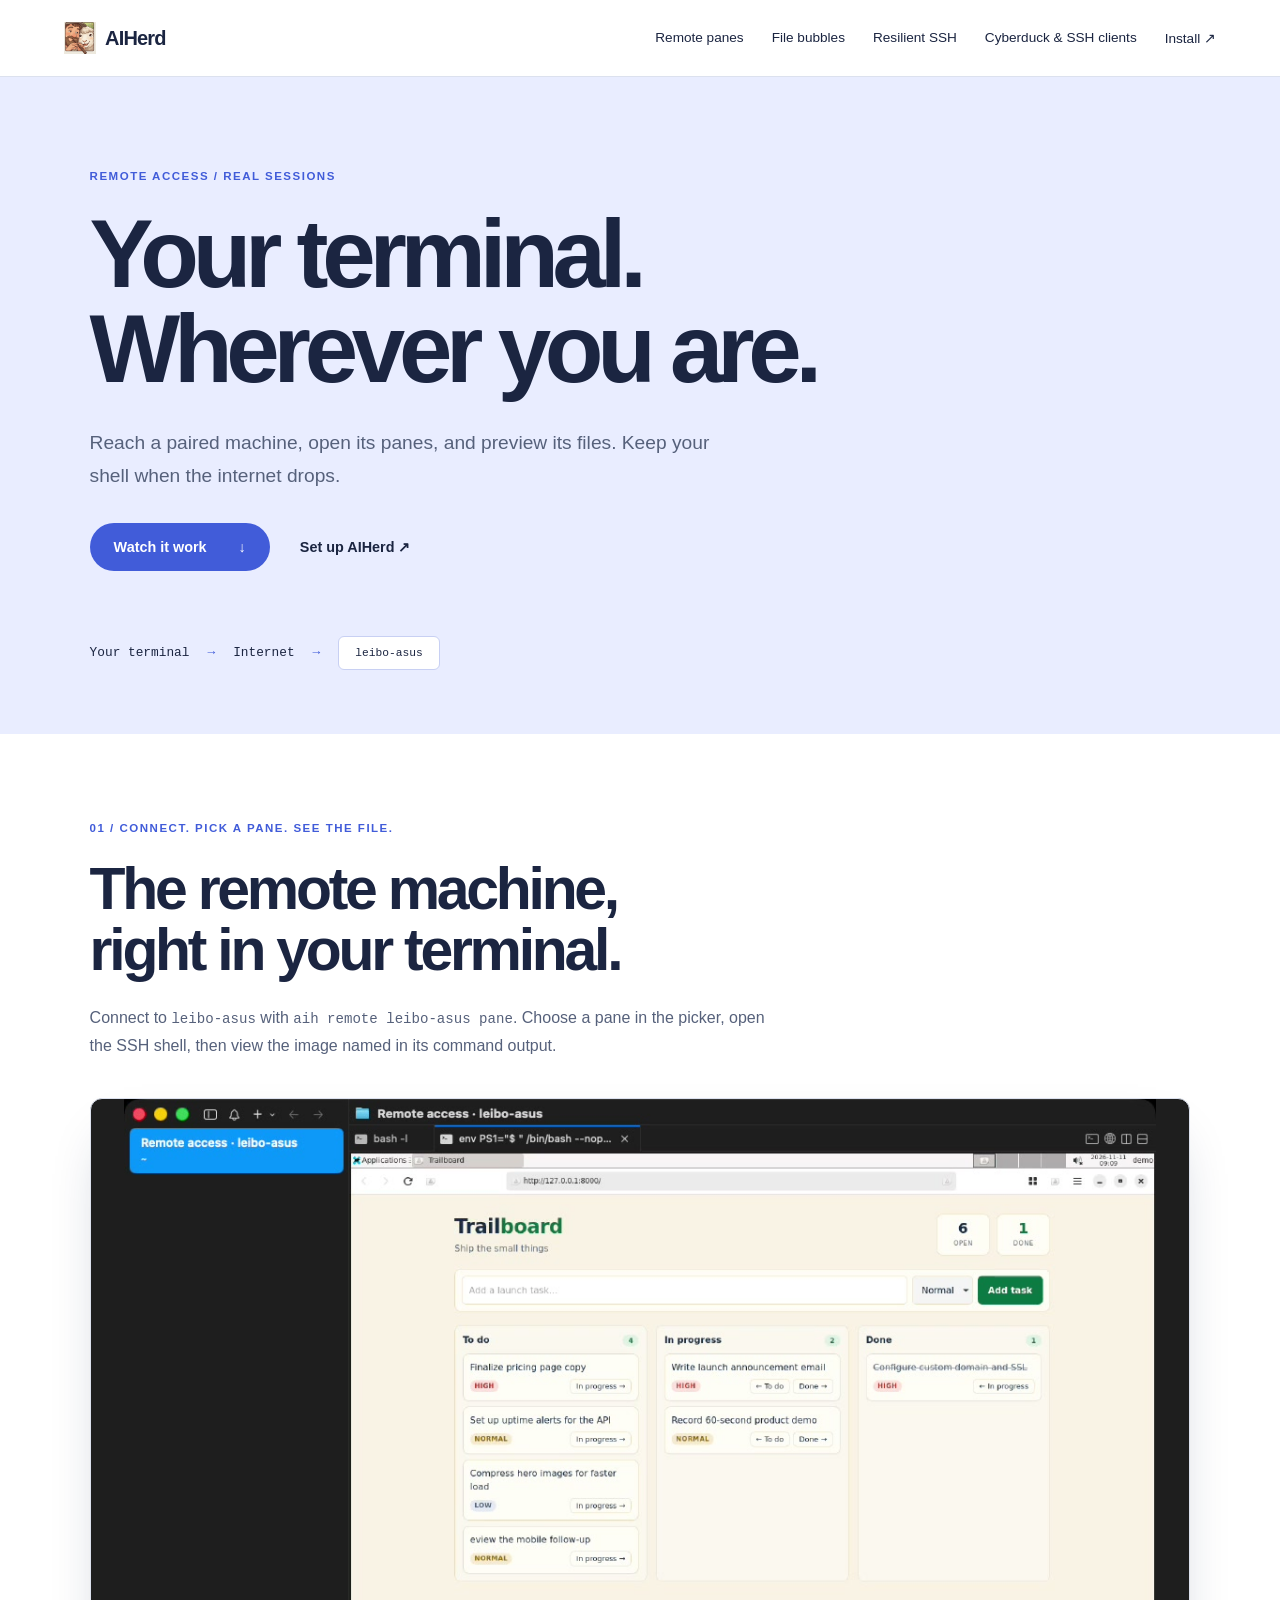
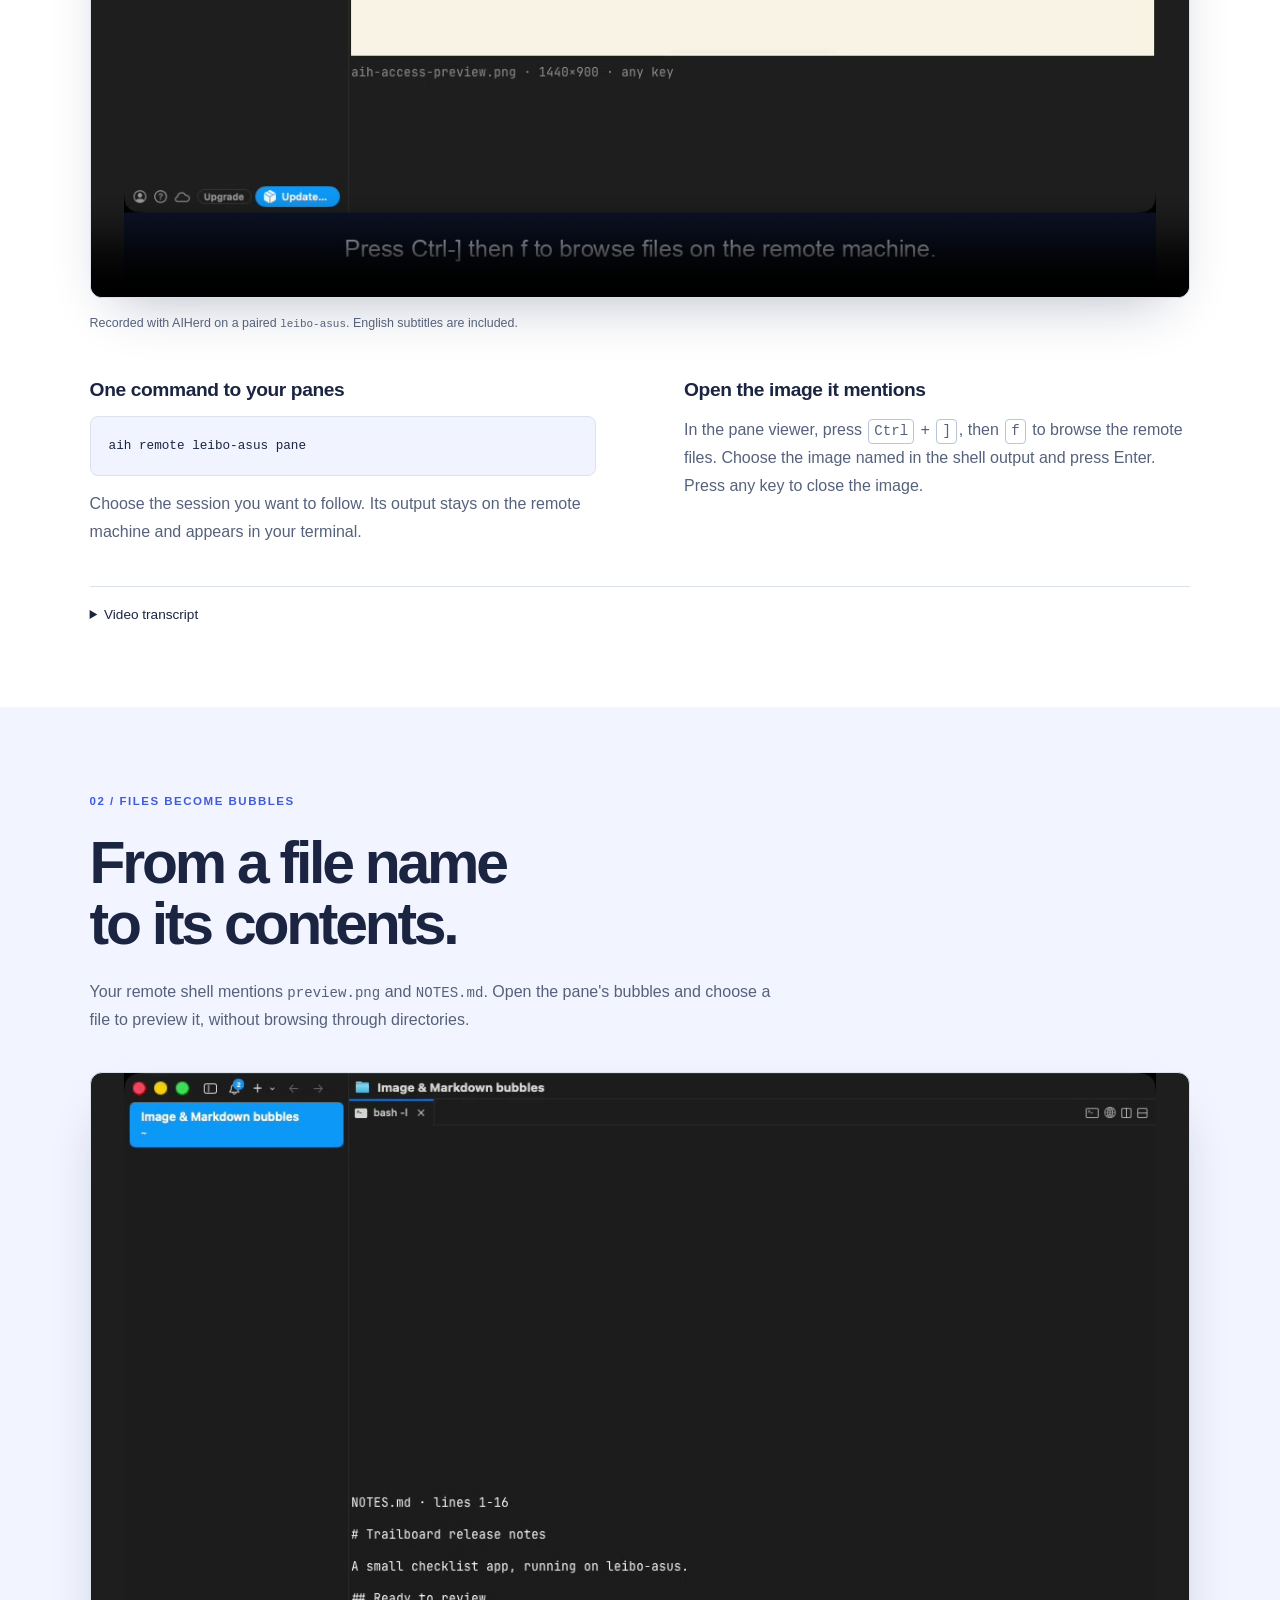
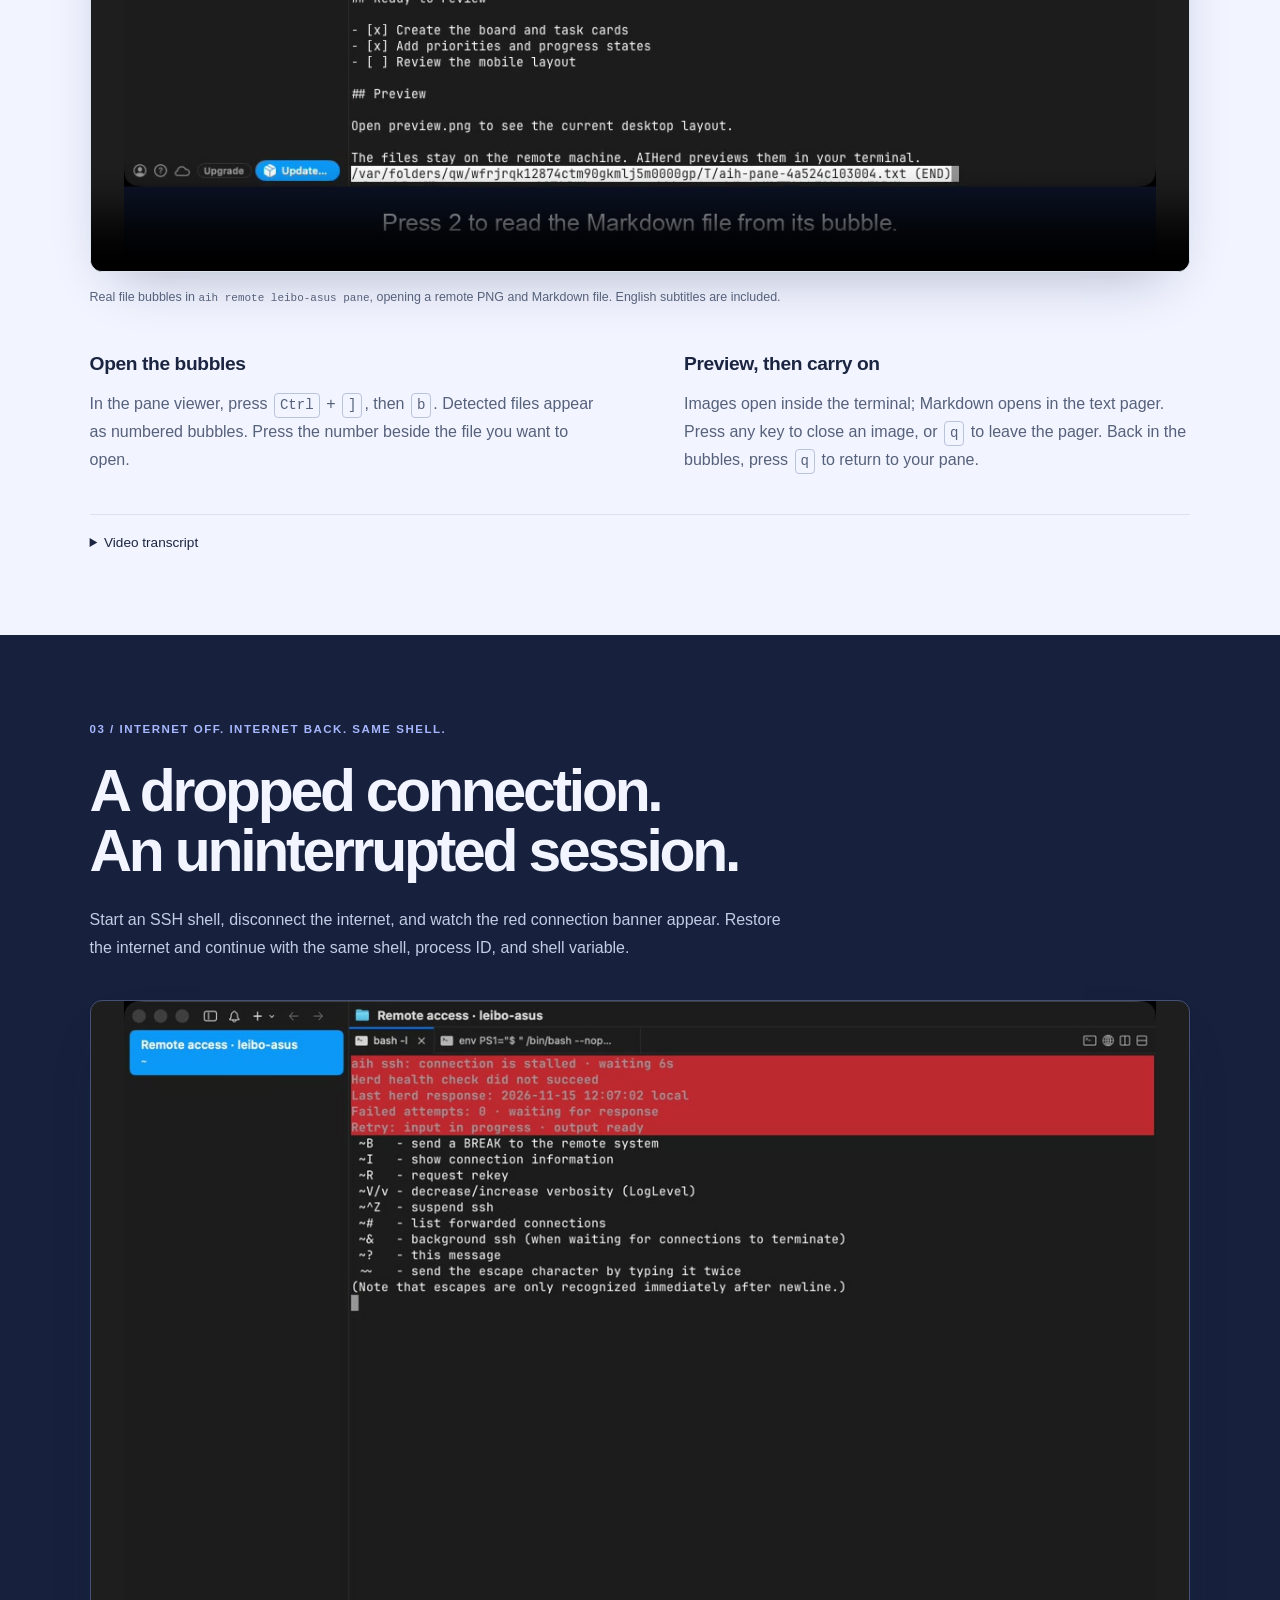
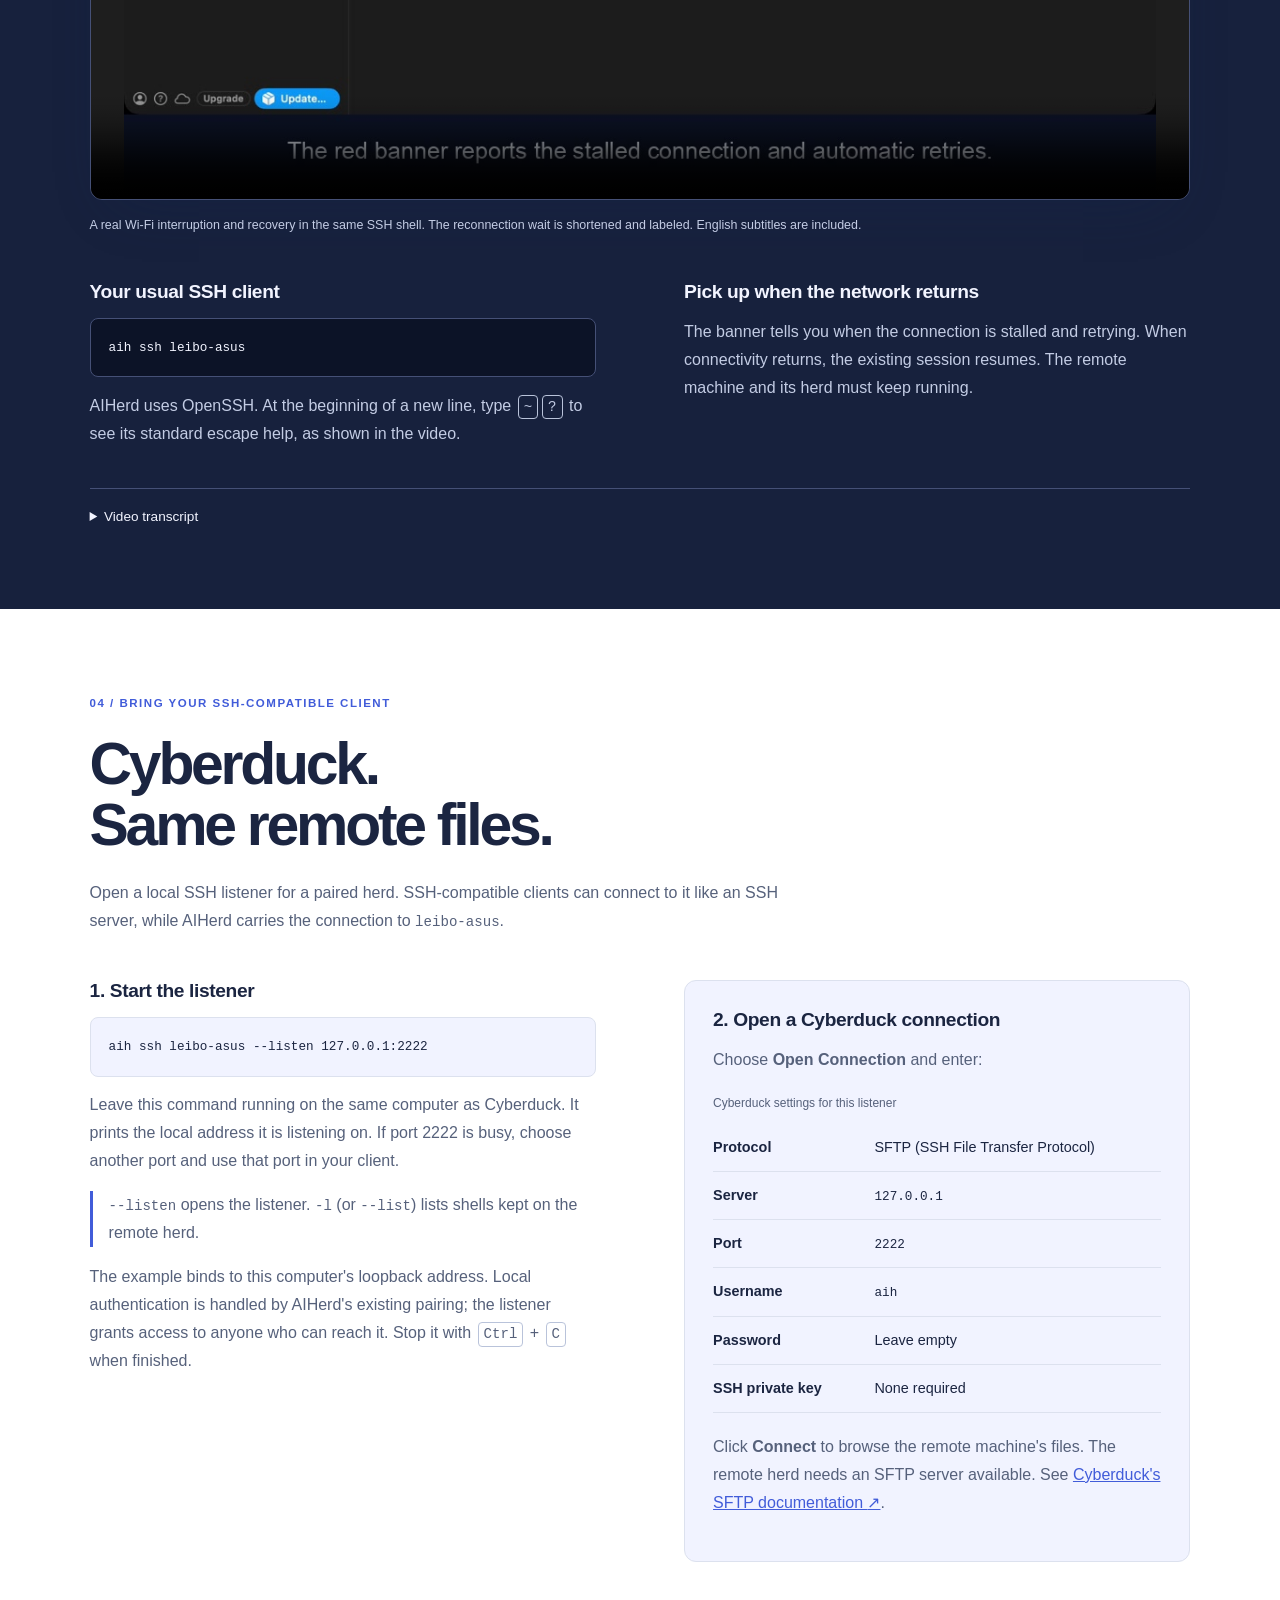
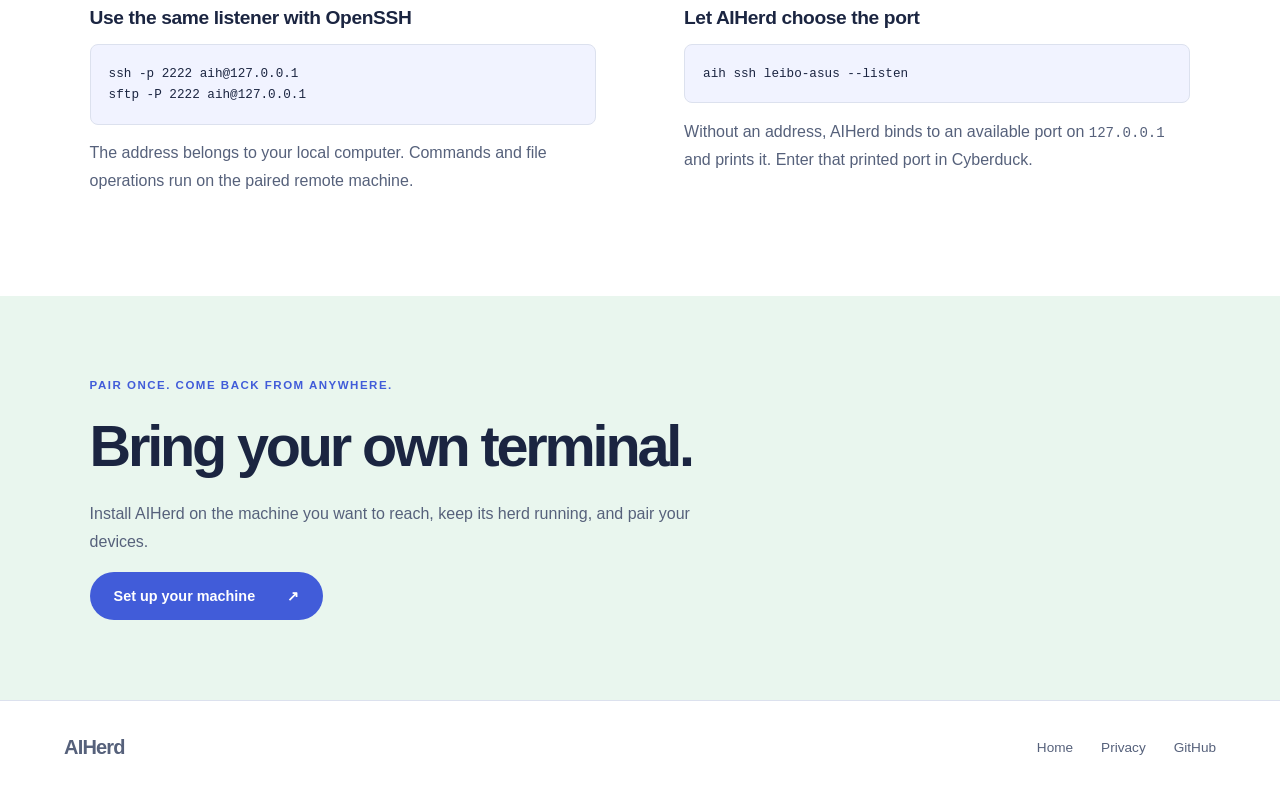
==== access/index.html @ 2788fc7f "Add remote access videos and Cyberduck listener guide" ====
<!doctype html>
<html lang="en">
<head>
  <meta charset="utf-8">
  <meta name="viewport" content="width=device-width, initial-scale=1">
  <title>Remote access — AIHerd</title>
  <meta name="description" content="Watch AIHerd preview remote images and Markdown, keep an SSH session through an internet interruption, and connect SFTP clients such as Cyberduck through a local listener.">
  <link rel="icon" href="/favicon.ico" sizes="any">
  <link rel="stylesheet" href="/css/access.css">
</head>
<body>
  <header>
    <nav aria-label="Main navigation">
      <a class="brand" href="/"><img src="/img/icon.png" width="32" height="32" alt="">AIHerd</a>
      <div><a href="#pane">Remote panes</a><a href="#bubbles">File bubbles</a><a href="#ssh">Resilient SSH</a><a href="#clients">Cyberduck &amp; SSH clients</a><a href="/#install">Install <span aria-hidden="true">↗</span></a></div>
    </nav>
  </header>
  <main>
    <section class="hero">
      <p class="eyebrow">Remote access / real sessions</p>
      <h1>Your terminal.<br>Wherever you are.</h1>
      <p class="lead">Reach a paired machine, open its panes, and preview its files. Keep your shell when the internet drops.</p>
      <div class="actions"><a class="button" href="#pane">Watch it work <span aria-hidden="true">↓</span></a><a href="/#install">Set up AIHerd <span aria-hidden="true">↗</span></a></div>
      <div class="route" aria-label="Connect from your terminal through the internet to leibo-asus"><span>Your terminal</span><span aria-hidden="true">→</span><span>Internet</span><span aria-hidden="true">→</span><code>leibo-asus</code></div>
    </section>

    <section class="demo pane-demo" id="pane" aria-labelledby="pane-title">
      <div class="section-intro"><p class="eyebrow">01 / Connect. Pick a pane. See the file.</p><h2 id="pane-title">The remote machine,<br>right in your terminal.</h2><p>Connect to <code>leibo-asus</code> with <code>aih remote leibo-asus pane</code>. Choose a pane in the picker, open the SSH shell, then view the image named in its command output.</p></div>
      <figure>
        <video controls playsinline preload="metadata" poster="/img/access/remote-pane.jpg" aria-label="Connecting to leibo-asus and previewing a remote image in aih pane">
          <source src="/video/access-remote-pane.mp4" type="video/mp4">
          <track kind="captions" src="/video/access-remote-pane.vtt" srclang="en" label="English">
          <p><a href="/video/access-remote-pane.mp4">Download the remote pane video.</a></p>
        </video>
        <figcaption>Recorded with AIHerd on a paired <code>leibo-asus</code>. English subtitles are included.</figcaption>
      </figure>
      <div class="details-grid"><div><h3>One command to your panes</h3><pre><code>aih remote leibo-asus pane</code></pre><p>Choose the session you want to follow. Its output stays on the remote machine and appears in your terminal.</p></div><div><h3>Open the image it mentions</h3><p>In the pane viewer, press <kbd>Ctrl</kbd> + <kbd>]</kbd>, then <kbd>f</kbd> to browse the remote files. Choose the image named in the shell output and press Enter. Press any key to close the image.</p></div></div>
      <details><summary>Video transcript</summary><p>Connect to the paired machine leibo-asus. Choose the remote session in the pane picker. Open the demo SSH shell, which names a PNG on the remote machine. Use Ctrl-] then f to browse remote files and view that image inside the terminal.</p></details>
    </section>

    <section class="demo bubbles-demo" id="bubbles" aria-labelledby="bubbles-title">
      <div class="section-intro"><p class="eyebrow">02 / Files become bubbles</p><h2 id="bubbles-title">From a file name<br>to its contents.</h2><p>Your remote shell mentions <code>preview.png</code> and <code>NOTES.md</code>. Open the pane's bubbles and choose a file to preview it, without browsing through directories.</p></div>
      <figure>
        <video controls playsinline preload="metadata" poster="/img/access/file-bubbles.jpg" aria-label="Using file bubbles to preview an image and a Markdown file on leibo-asus">
          <source src="/video/access-file-bubbles.mp4" type="video/mp4">
          <track kind="captions" src="/video/access-file-bubbles.vtt" srclang="en" label="English">
          <p><a href="/video/access-file-bubbles.mp4">Download the file bubbles video.</a></p>
        </video>
        <figcaption>Real file bubbles in <code>aih remote leibo-asus pane</code>, opening a remote PNG and Markdown file. English subtitles are included.</figcaption>
      </figure>
      <div class="details-grid"><div><h3>Open the bubbles</h3><p>In the pane viewer, press <kbd>Ctrl</kbd> + <kbd>]</kbd>, then <kbd>b</kbd>. Detected files appear as numbered bubbles. Press the number beside the file you want to open.</p></div><div><h3>Preview, then carry on</h3><p>Images open inside the terminal; Markdown opens in the text pager. Press any key to close an image, or <kbd>q</kbd> to leave the pager. Back in the bubbles, press <kbd>q</kbd> to return to your pane.</p></div></div>
      <details><summary>Video transcript</summary><p>A remote shell lists preview.png and NOTES.md. Open the bubbles with Ctrl-] then b. Select preview.png to view the image. Return to the bubbles and select NOTES.md to read its Markdown contents. Close the preview and return to the same pane.</p></details>
    </section>

    <section class="demo ssh-demo" id="ssh" aria-labelledby="ssh-title">
      <div class="section-intro"><p class="eyebrow">03 / Internet off. Internet back. Same shell.</p><h2 id="ssh-title">A dropped connection.<br>An uninterrupted session.</h2><p>Start an SSH shell, disconnect the internet, and watch the red connection banner appear. Restore the internet and continue with the same shell, process ID, and shell variable.</p></div>
      <figure>
        <video controls playsinline preload="metadata" poster="/img/access/ssh-recovery.jpg" aria-label="An aih SSH session recovering from an internet interruption, with standard SSH escape help">
          <source src="/video/access-ssh-recovery.mp4" type="video/mp4">
          <track kind="captions" src="/video/access-ssh-recovery.vtt" srclang="en" label="English">
          <p><a href="/video/access-ssh-recovery.mp4">Download the SSH recovery video.</a></p>
        </video>
        <figcaption>A real Wi-Fi interruption and recovery in the same SSH shell. The reconnection wait is shortened and labeled. English subtitles are included.</figcaption>
      </figure>
      <div class="details-grid"><div><h3>Your usual SSH client</h3><pre><code>aih ssh leibo-asus</code></pre><p>AIHerd uses OpenSSH. At the beginning of a new line, type <kbd>~</kbd><kbd>?</kbd> to see its standard escape help, as shown in the video.</p></div><div><h3>Pick up when the network returns</h3><p>The banner tells you when the connection is stalled and retrying. When connectivity returns, the existing session resumes. The remote machine and its herd must keep running.</p></div></div>
      <details><summary>Video transcript</summary><p>Open an SSH shell on leibo-asus and record its process ID and a shell variable. Type ~? on a new line to show OpenSSH escape help. Turn off the internet connection. The red AIHerd banner reports the stalled connection. Restore the internet, then print the process ID and variable again: both survive in the same shell.</p></details>
    </section>
    <section class="demo clients-demo" id="clients" aria-labelledby="clients-title">
      <div class="section-intro"><p class="eyebrow">04 / Bring your SSH-compatible client</p><h2 id="clients-title">Cyberduck.<br>Same remote files.</h2><p>Open a local SSH listener for a paired herd. SSH-compatible clients can connect to it like an SSH server, while AIHerd carries the connection to <code>leibo-asus</code>.</p></div>
      <div class="details-grid listener-grid">
        <div><h3>1. Start the listener</h3><pre><code>aih ssh leibo-asus --listen 127.0.0.1:2222</code></pre><p>Leave this command running on the same computer as Cyberduck. It prints the local address it is listening on. If port 2222 is busy, choose another port and use that port in your client.</p><p class="command-note"><code>--listen</code> opens the listener. <code>-l</code> (or <code>--list</code>) lists shells kept on the remote herd.</p><p>The example binds to this computer's loopback address. Local authentication is handled by AIHerd's existing pairing; the listener grants access to anyone who can reach it. Stop it with <kbd>Ctrl</kbd> + <kbd>C</kbd> when finished.</p></div>
        <div class="client-card"><h3>2. Open a Cyberduck connection</h3><p>Choose <strong>Open Connection</strong> and enter:</p><table><caption>Cyberduck settings for this listener</caption><tbody><tr><th scope="row">Protocol</th><td>SFTP (SSH File Transfer Protocol)</td></tr><tr><th scope="row">Server</th><td><code>127.0.0.1</code></td></tr><tr><th scope="row">Port</th><td><code>2222</code></td></tr><tr><th scope="row">Username</th><td><code>aih</code></td></tr><tr><th scope="row">Password</th><td>Leave empty</td></tr><tr><th scope="row">SSH private key</th><td>None required</td></tr></tbody></table><p>Click <strong>Connect</strong> to browse the remote machine's files. The remote herd needs an SFTP server available. See <a href="https://docs.cyberduck.io/protocols/sftp/" target="_blank" rel="noopener">Cyberduck's SFTP documentation <span aria-hidden="true">↗</span></a>.</p></div>
      </div>
      <div class="details-grid"><div><h3>Use the same listener with OpenSSH</h3><pre><code>ssh -p 2222 aih@127.0.0.1
sftp -P 2222 aih@127.0.0.1</code></pre><p>The address belongs to your local computer. Commands and file operations run on the paired remote machine.</p></div><div><h3>Let AIHerd choose the port</h3><pre><code>aih ssh leibo-asus --listen</code></pre><p>Without an address, AIHerd binds to an available port on <code>127.0.0.1</code> and prints it. Enter that printed port in Cyberduck.</p></div></div>
    </section>
    <section class="closing"><p class="eyebrow">Pair once. Come back from anywhere.</p><h2>Bring your own terminal.</h2><p>Install AIHerd on the machine you want to reach, keep its herd running, and pair your devices.</p><a class="button" href="/#install">Set up your machine <span aria-hidden="true">↗</span></a></section>
  </main>
  <footer><a class="brand" href="/">AIHerd</a><div><a href="/">Home</a><a href="/privacy.html">Privacy</a><a href="https://github.com/aiherd-dev">GitHub</a></div></footer>
</body>
</html>
---- css/access.css ----
:root{color-scheme:light;--ink:#1b2541;--muted:#56617b;--accent:#415cd9;--line:#dce1ee;font-family:Arial,sans-serif;color:var(--ink);background:#fff}*{box-sizing:border-box}body{margin:0}a{color:inherit;text-decoration:none}a:hover{text-decoration:underline}a:focus-visible,summary:focus-visible,video:focus-visible{outline:3px solid var(--accent);outline-offset:5px}header{border-bottom:1px solid var(--line)}nav,footer{max-width:1440px;margin:auto;padding:22px 5%;display:flex;align-items:center;justify-content:space-between;gap:24px}.brand{display:flex;align-items:center;gap:9px;font-size:1.25rem;font-weight:800;letter-spacing:-.04em}nav>div,footer>div{display:flex;gap:28px;font-size:.85rem}.hero{padding:90px 7% 64px;background:#e9edff}.eyebrow{text-transform:uppercase;font-size:.72rem;line-height:1.6;letter-spacing:.13em;font-weight:700;color:var(--accent);margin:0 0 22px}h1,h2,h3,p{margin-top:0}h1{font-size:clamp(3.5rem,7.5vw,7rem);line-height:.98;letter-spacing:-.065em;margin-bottom:30px;max-width:1100px}p{font-size:1rem;line-height:1.75;color:var(--muted)}.lead{max-width:660px;font-size:1.2rem}.actions{display:flex;gap:30px;align-items:center;margin-top:30px;font-size:.9rem;font-weight:600}.button{display:inline-flex;justify-content:center;align-items:center;gap:32px;background:var(--accent);color:#fff;border-radius:99px;padding:16px 24px;font-weight:600;font-size:.9rem}.route{margin-top:65px;display:flex;flex-wrap:wrap;align-items:center;gap:18px;font: .8rem ui-monospace,SFMono-Regular,Menlo,monospace}.route code{background:#fff;padding:10px 16px;border:1px solid #c8d0f3;border-radius:6px}.route>span:nth-child(even){color:var(--accent)}.demo{padding:85px 7%;scroll-margin-top:20px}.pane-demo{background:#fff}.ssh-demo{background:#17213d;color:#f2f4ff}.section-intro{max-width:800px;margin-bottom:38px}h2{font-size:clamp(2.4rem,4.6vw,4.5rem);line-height:1.03;letter-spacing:-.055em;margin-bottom:24px}.section-intro>p:last-child{max-width:700px}figure{margin:0}video{display:block;width:100%;height:auto;aspect-ratio:1100/850;max-height:800px;background:#1e1e1e;border:1px solid var(--line);border-radius:12px;box-shadow:0 24px 55px -25px #12234a55}figcaption{margin-top:16px;color:var(--muted);font-size:.78rem;line-height:1.6}.details-grid{display:grid;grid-template-columns:1fr 1fr;gap:8%;margin-top:45px}h3{font-size:1.2rem;letter-spacing:-.02em;margin-bottom:15px}pre{overflow:auto;background:#f1f3ff;border:1px solid var(--line);padding:18px;border-radius:8px;font-size:.9rem;line-height:1.5}code,kbd{font-family:ui-monospace,SFMono-Regular,Menlo,monospace;font-size:.88em}p code{overflow-wrap:anywhere}kbd{display:inline-block;border:1px solid #b9c3da;border-radius:4px;padding:0 5px;margin:0 2px;line-height:1.6}details{border-top:1px solid var(--line);margin-top:24px;padding-top:20px;font-size:.85rem}summary{cursor:pointer}details p{margin:16px 0 0;max-width:900px;font-size:.9rem}.ssh-demo p,.ssh-demo figcaption{color:#c3cce4}.ssh-demo .eyebrow{color:#a7b7ff}.ssh-demo pre{background:#0c1327;border-color:#455076}.ssh-demo video,.ssh-demo details{border-color:#455076}.closing{padding:80px 7%;background:#e9f6ee}.closing p{max-width:650px}.closing h2{font-size:clamp(2.4rem,4.5vw,4rem)}footer{padding-top:35px;padding-bottom:35px;color:var(--muted);border-top:1px solid var(--line)}@media(min-width:1600px){.hero,.demo,.closing{padding-left:max(7%,calc((100vw - 1376px)/2));padding-right:max(7%,calc((100vw - 1376px)/2))}}@media(max-width:650px){nav,footer{padding-left:5%;padding-right:5%;gap:16px}nav>div{gap:14px;font-size:.72rem}nav>div>a:first-child{display:none}.hero{padding:58px 5% 40px}h1{font-size:3.6rem}.lead{font-size:1.05rem}.route{margin-top:45px;gap:10px;font-size:.68rem}.route code{padding:8px}.demo,.closing{padding:58px 5%}.details-grid{grid-template-columns:1fr;gap:20px;margin-top:32px}.actions{gap:20px}.button{gap:20px;padding:14px 20px}video{border-radius:7px}h2{font-size:2.6rem}footer>div{gap:18px}}
nav>div{flex-wrap:wrap;justify-content:flex-end}.bubbles-demo{background:#f2f4ff}.clients-demo{background:#fff}.listener-grid{align-items:start}.client-card{background:#f1f3ff;border:1px solid var(--line);border-radius:12px;padding:28px}.client-card table{width:100%;border-collapse:collapse;margin:20px 0;font-size:.9rem;line-height:1.6;text-align:left}.client-card caption{text-align:left;color:var(--muted);font-size:.75rem;margin-bottom:10px}.client-card th,.client-card td{padding:12px 0;border-bottom:1px solid var(--line);vertical-align:top}.client-card th{width:36%;padding-right:15px}.client-card td{overflow-wrap:anywhere}.client-card a{text-decoration:underline;color:var(--accent)}.command-note{padding-left:16px;border-left:3px solid var(--accent)}@media(max-width:650px){nav{align-items:flex-start}nav>div{max-width:230px;gap:8px 14px}.client-card{padding:20px}.client-card table{font-size:.82rem}}
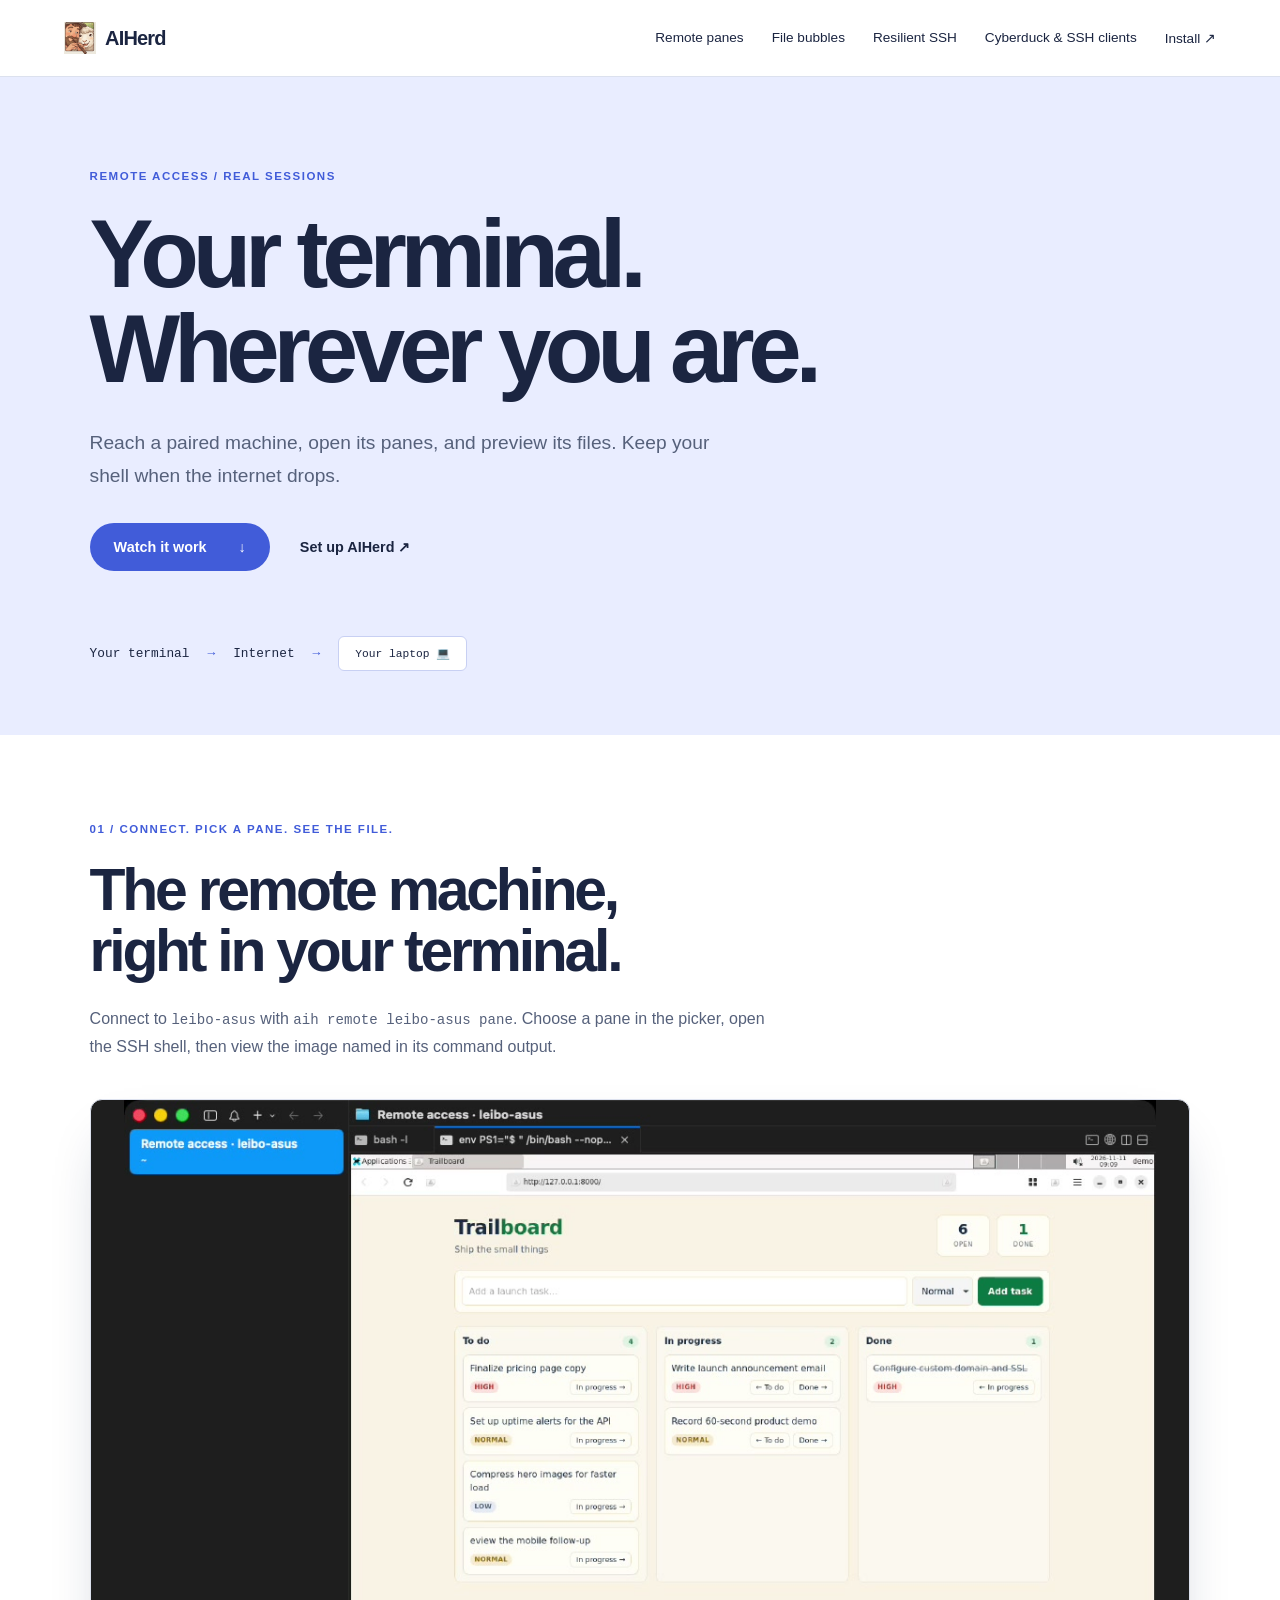
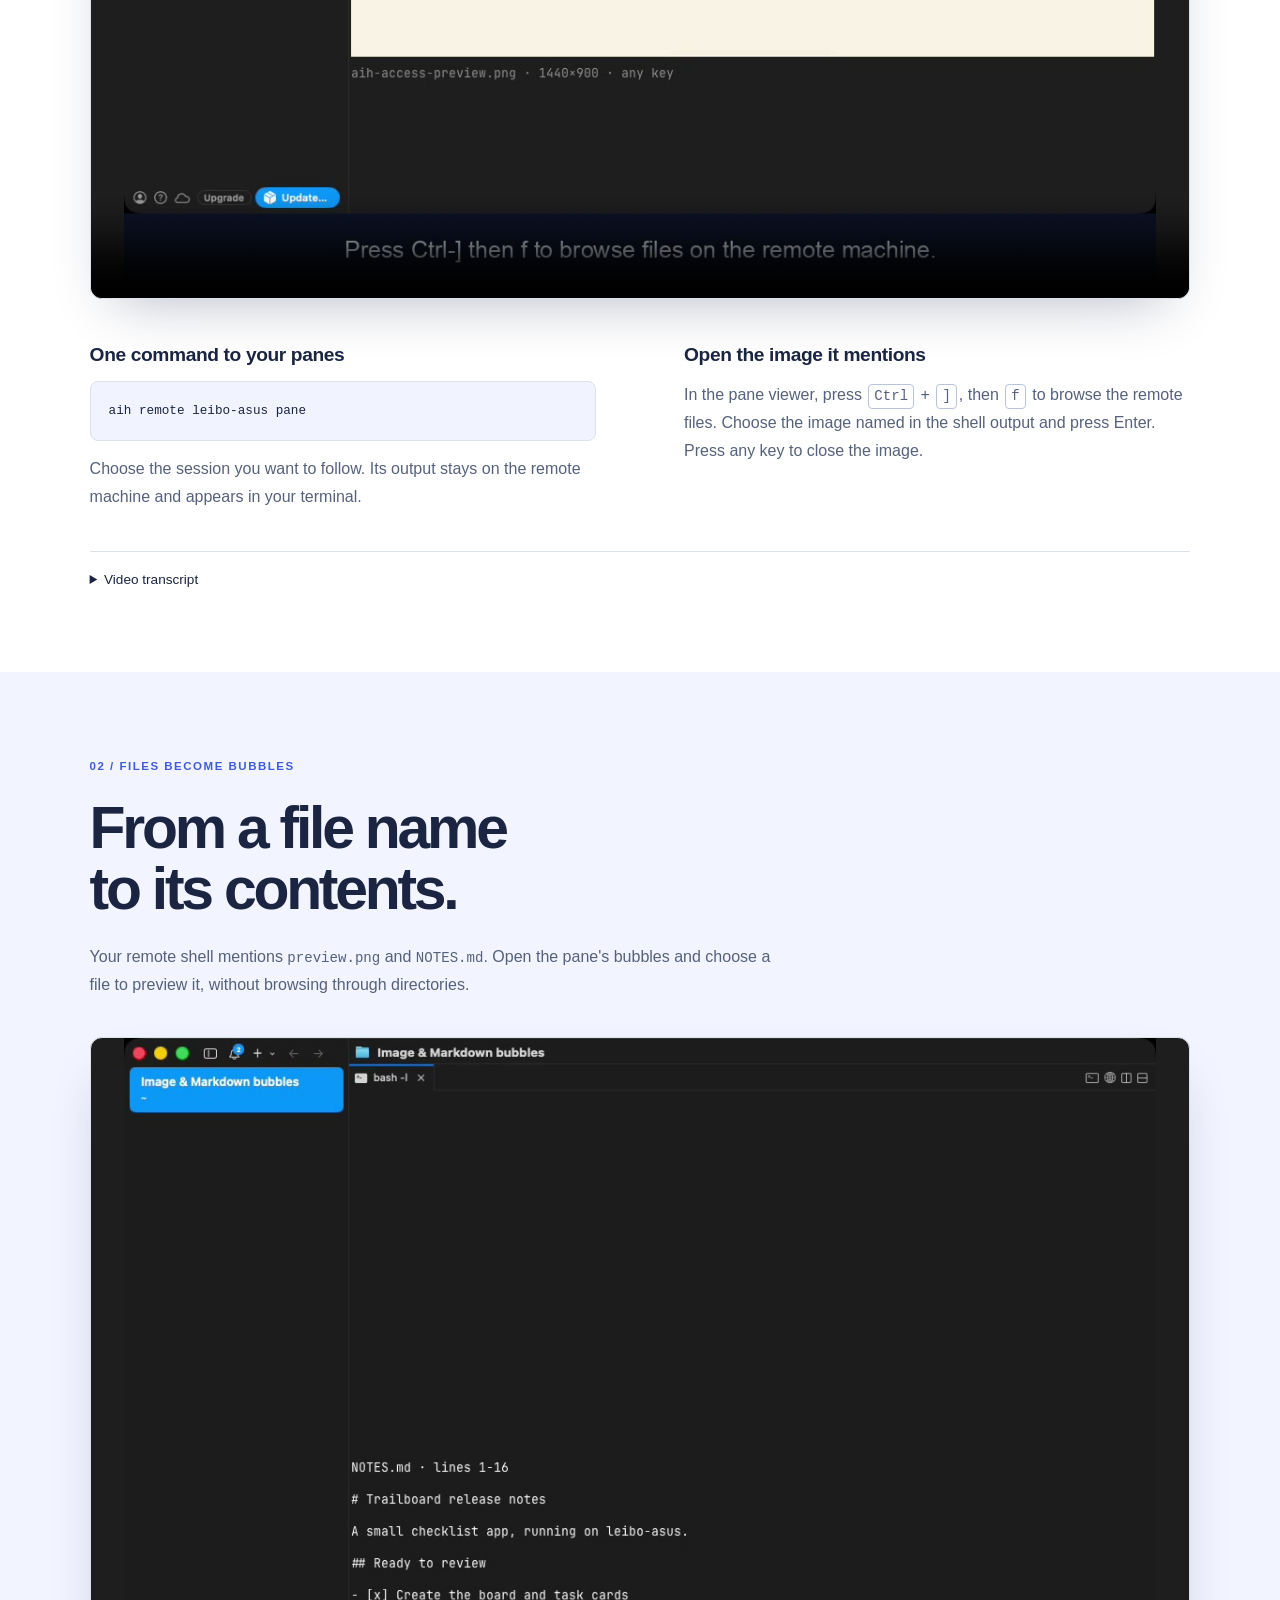
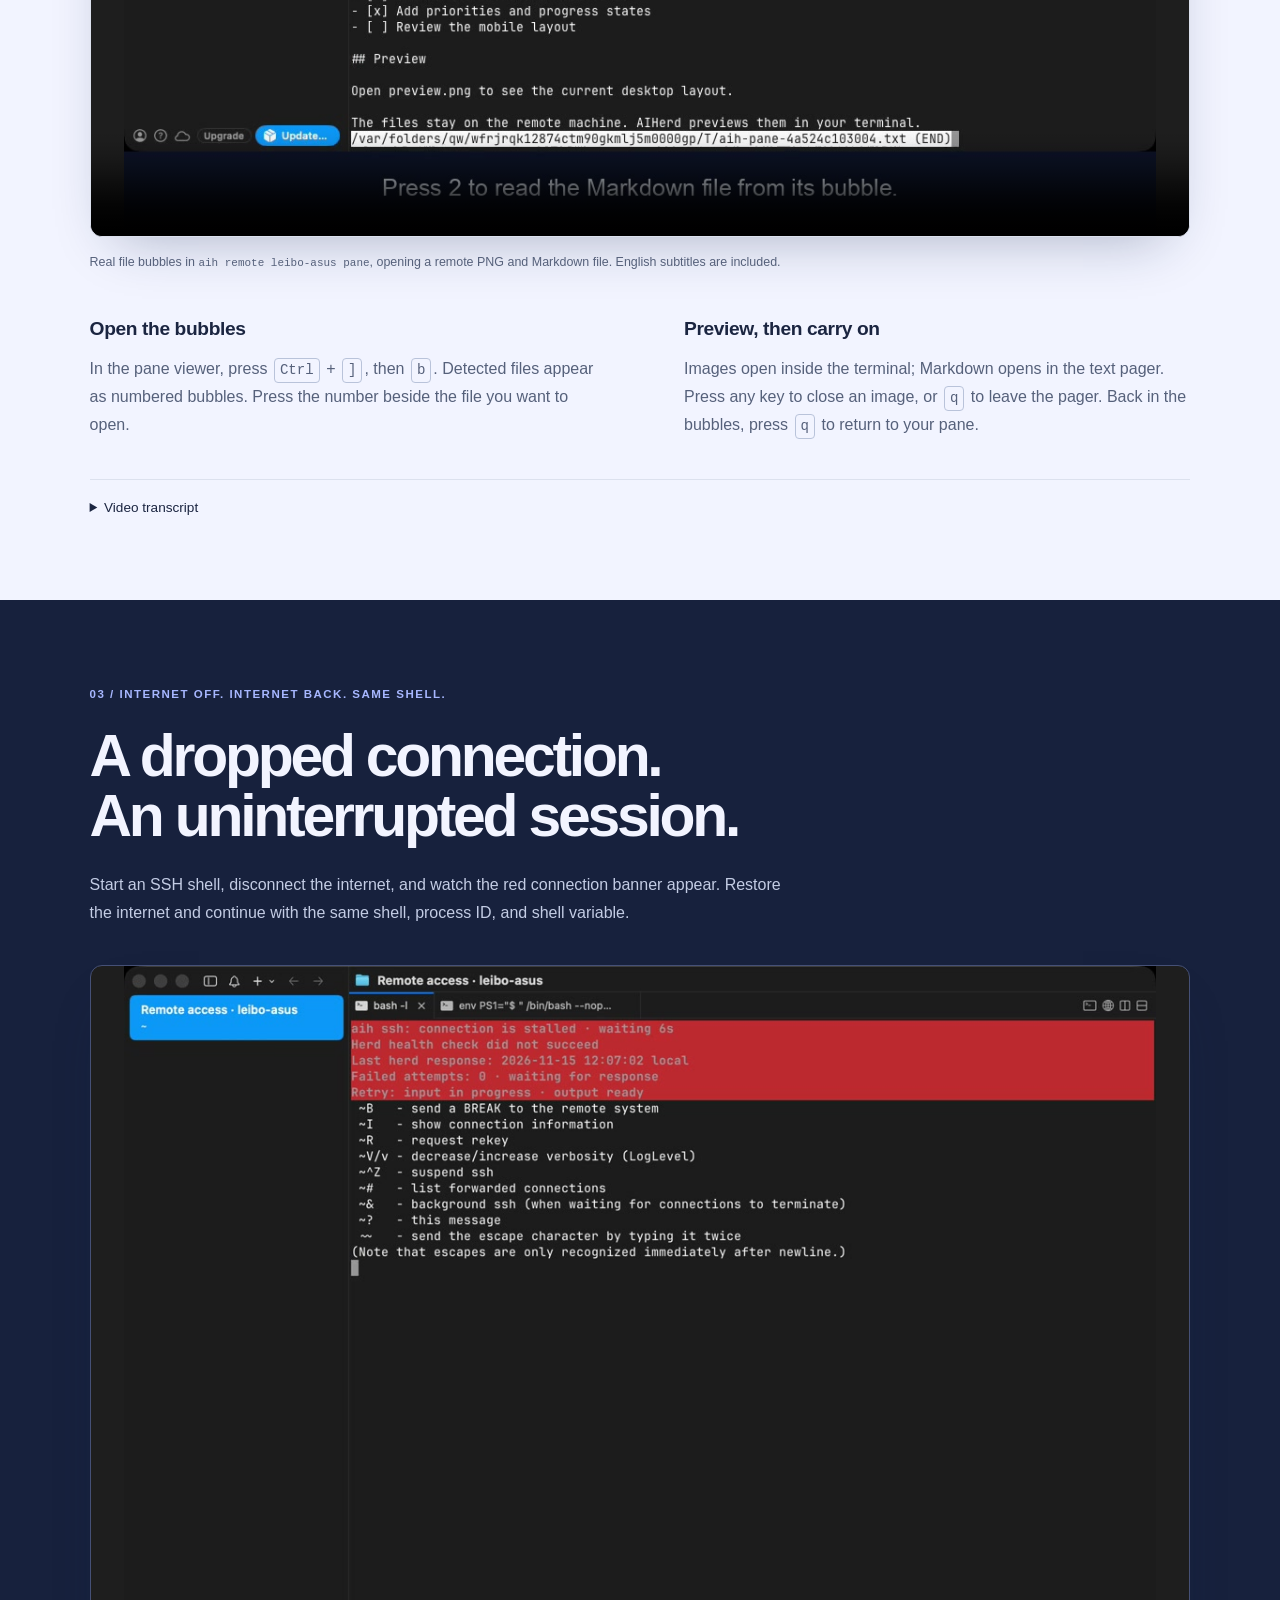
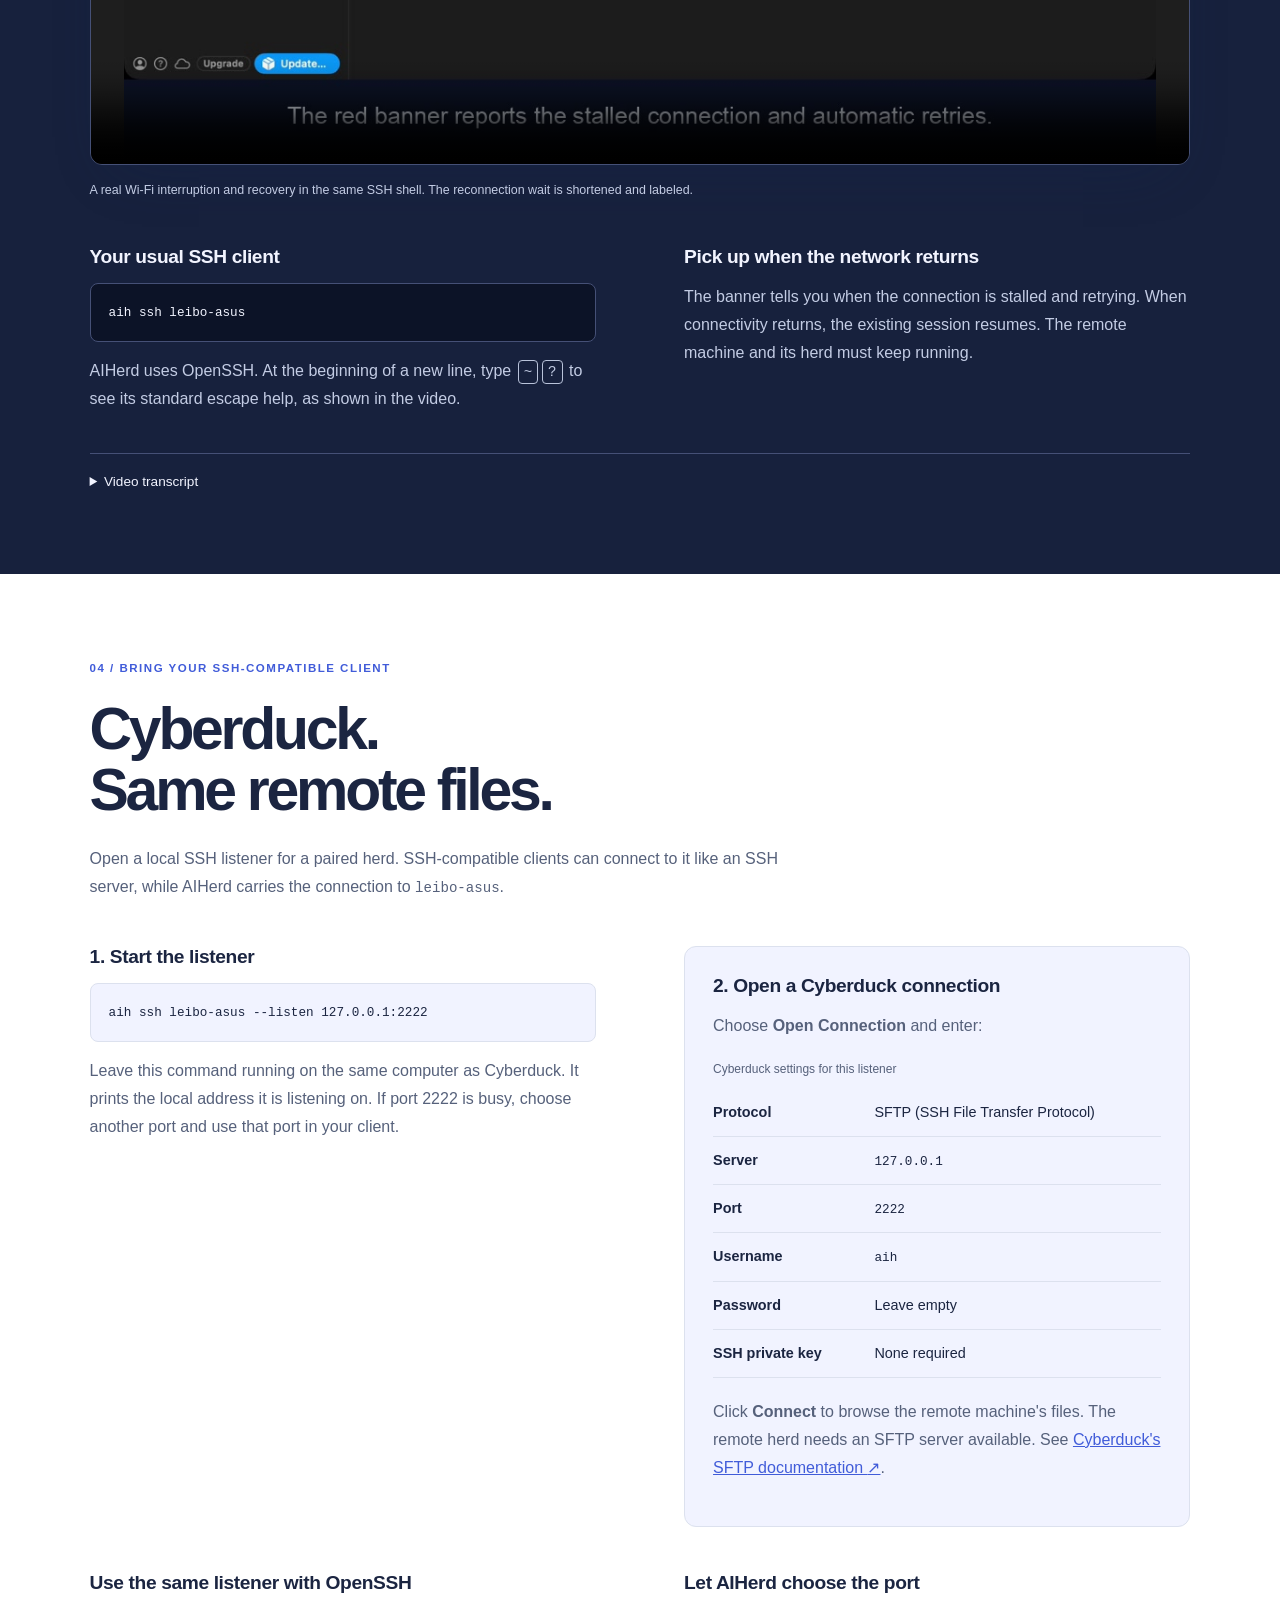
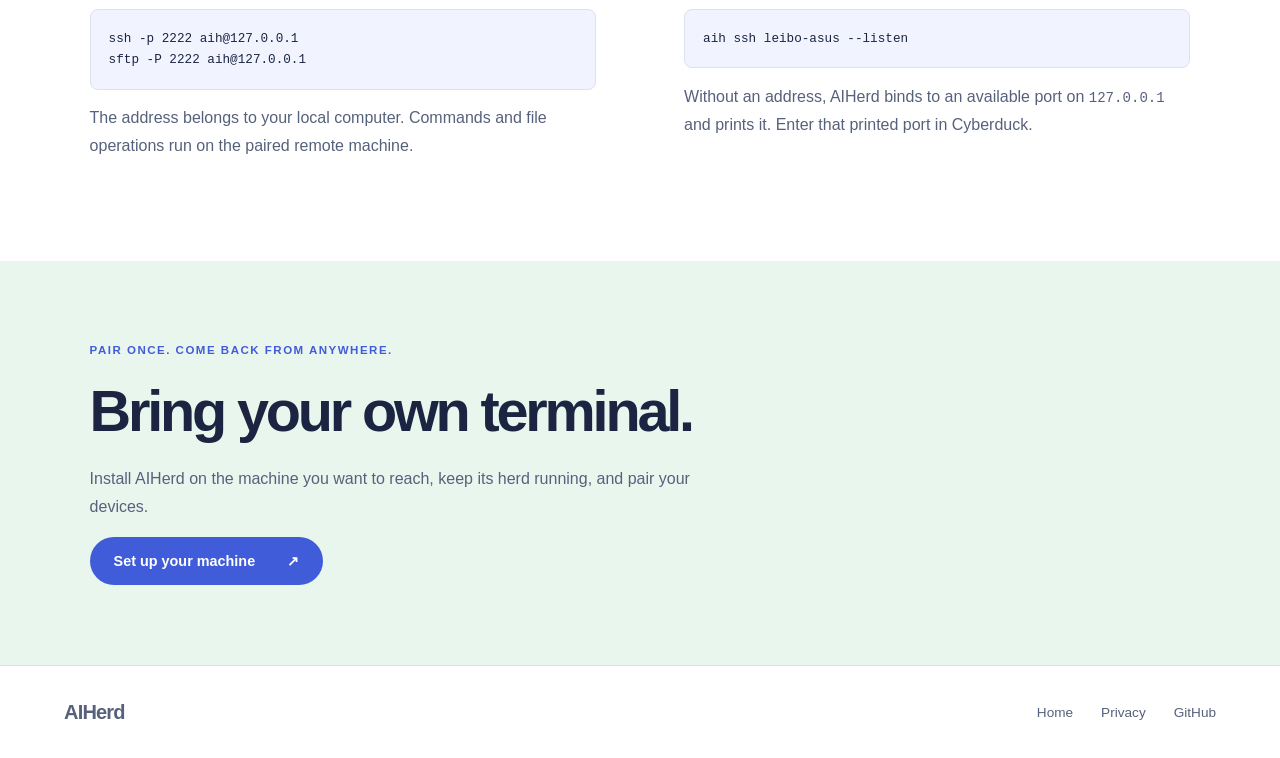
==== commit 3602bb40: "Refine remote access links and page copy" ====
--- a/access/index.html
+++ b/access/index.html
@@ -6,7 +6,7 @@
   <title>Remote access — AIHerd</title>
   <meta name="description" content="Watch AIHerd preview remote images and Markdown, keep an SSH session through an internet interruption, and connect SFTP clients such as Cyberduck through a local listener.">
   <link rel="icon" href="/favicon.ico" sizes="any">
-  <link rel="stylesheet" href="/css/access.css">
+  <link rel="stylesheet" href="/css/access.css?v=e57f92cca6dd">
 </head>
 <body>
   <header>
@@ -21,7 +21,7 @@
       <h1>Your terminal.<br>Wherever you are.</h1>
       <p class="lead">Reach a paired machine, open its panes, and preview its files. Keep your shell when the internet drops.</p>
       <div class="actions"><a class="button" href="#pane">Watch it work <span aria-hidden="true">↓</span></a><a href="/#install">Set up AIHerd <span aria-hidden="true">↗</span></a></div>
-      <div class="route" aria-label="Connect from your terminal through the internet to leibo-asus"><span>Your terminal</span><span aria-hidden="true">→</span><span>Internet</span><span aria-hidden="true">→</span><code>leibo-asus</code></div>
+      <div class="route" aria-label="Connect from your terminal through the internet to your laptop"><span>Your terminal</span><span aria-hidden="true">→</span><span>Internet</span><span aria-hidden="true">→</span><code>Your laptop <span aria-hidden="true">💻</span></code></div>
     </section>
 
     <section class="demo pane-demo" id="pane" aria-labelledby="pane-title">
@@ -32,7 +32,6 @@
           <track kind="captions" src="/video/access-remote-pane.vtt" srclang="en" label="English">
           <p><a href="/video/access-remote-pane.mp4">Download the remote pane video.</a></p>
         </video>
-        <figcaption>Recorded with AIHerd on a paired <code>leibo-asus</code>. English subtitles are included.</figcaption>
       </figure>
       <div class="details-grid"><div><h3>One command to your panes</h3><pre><code>aih remote leibo-asus pane</code></pre><p>Choose the session you want to follow. Its output stays on the remote machine and appears in your terminal.</p></div><div><h3>Open the image it mentions</h3><p>In the pane viewer, press <kbd>Ctrl</kbd> + <kbd>]</kbd>, then <kbd>f</kbd> to browse the remote files. Choose the image named in the shell output and press Enter. Press any key to close the image.</p></div></div>
       <details><summary>Video transcript</summary><p>Connect to the paired machine leibo-asus. Choose the remote session in the pane picker. Open the demo SSH shell, which names a PNG on the remote machine. Use Ctrl-] then f to browse remote files and view that image inside the terminal.</p></details>
@@ -60,7 +59,7 @@
           <track kind="captions" src="/video/access-ssh-recovery.vtt" srclang="en" label="English">
           <p><a href="/video/access-ssh-recovery.mp4">Download the SSH recovery video.</a></p>
         </video>
-        <figcaption>A real Wi-Fi interruption and recovery in the same SSH shell. The reconnection wait is shortened and labeled. English subtitles are included.</figcaption>
+        <figcaption>A real Wi-Fi interruption and recovery in the same SSH shell. The reconnection wait is shortened and labeled.</figcaption>
       </figure>
       <div class="details-grid"><div><h3>Your usual SSH client</h3><pre><code>aih ssh leibo-asus</code></pre><p>AIHerd uses OpenSSH. At the beginning of a new line, type <kbd>~</kbd><kbd>?</kbd> to see its standard escape help, as shown in the video.</p></div><div><h3>Pick up when the network returns</h3><p>The banner tells you when the connection is stalled and retrying. When connectivity returns, the existing session resumes. The remote machine and its herd must keep running.</p></div></div>
       <details><summary>Video transcript</summary><p>Open an SSH shell on leibo-asus and record its process ID and a shell variable. Type ~? on a new line to show OpenSSH escape help. Turn off the internet connection. The red AIHerd banner reports the stalled connection. Restore the internet, then print the process ID and variable again: both survive in the same shell.</p></details>
@@ -68,7 +67,7 @@
     <section class="demo clients-demo" id="clients" aria-labelledby="clients-title">
       <div class="section-intro"><p class="eyebrow">04 / Bring your SSH-compatible client</p><h2 id="clients-title">Cyberduck.<br>Same remote files.</h2><p>Open a local SSH listener for a paired herd. SSH-compatible clients can connect to it like an SSH server, while AIHerd carries the connection to <code>leibo-asus</code>.</p></div>
       <div class="details-grid listener-grid">
-        <div><h3>1. Start the listener</h3><pre><code>aih ssh leibo-asus --listen 127.0.0.1:2222</code></pre><p>Leave this command running on the same computer as Cyberduck. It prints the local address it is listening on. If port 2222 is busy, choose another port and use that port in your client.</p><p class="command-note"><code>--listen</code> opens the listener. <code>-l</code> (or <code>--list</code>) lists shells kept on the remote herd.</p><p>The example binds to this computer's loopback address. Local authentication is handled by AIHerd's existing pairing; the listener grants access to anyone who can reach it. Stop it with <kbd>Ctrl</kbd> + <kbd>C</kbd> when finished.</p></div>
+        <div><h3>1. Start the listener</h3><pre><code>aih ssh leibo-asus --listen 127.0.0.1:2222</code></pre><p>Leave this command running on the same computer as Cyberduck. It prints the local address it is listening on. If port 2222 is busy, choose another port and use that port in your client.</p></div>
         <div class="client-card"><h3>2. Open a Cyberduck connection</h3><p>Choose <strong>Open Connection</strong> and enter:</p><table><caption>Cyberduck settings for this listener</caption><tbody><tr><th scope="row">Protocol</th><td>SFTP (SSH File Transfer Protocol)</td></tr><tr><th scope="row">Server</th><td><code>127.0.0.1</code></td></tr><tr><th scope="row">Port</th><td><code>2222</code></td></tr><tr><th scope="row">Username</th><td><code>aih</code></td></tr><tr><th scope="row">Password</th><td>Leave empty</td></tr><tr><th scope="row">SSH private key</th><td>None required</td></tr></tbody></table><p>Click <strong>Connect</strong> to browse the remote machine's files. The remote herd needs an SFTP server available. See <a href="https://docs.cyberduck.io/protocols/sftp/" target="_blank" rel="noopener">Cyberduck's SFTP documentation <span aria-hidden="true">↗</span></a>.</p></div>
       </div>
       <div class="details-grid"><div><h3>Use the same listener with OpenSSH</h3><pre><code>ssh -p 2222 aih@127.0.0.1
--- a/css/access.css
+++ b/css/access.css
@@ -1,2 +1,2 @@
 :root{color-scheme:light;--ink:#1b2541;--muted:#56617b;--accent:#415cd9;--line:#dce1ee;font-family:Arial,sans-serif;color:var(--ink);background:#fff}*{box-sizing:border-box}body{margin:0}a{color:inherit;text-decoration:none}a:hover{text-decoration:underline}a:focus-visible,summary:focus-visible,video:focus-visible{outline:3px solid var(--accent);outline-offset:5px}header{border-bottom:1px solid var(--line)}nav,footer{max-width:1440px;margin:auto;padding:22px 5%;display:flex;align-items:center;justify-content:space-between;gap:24px}.brand{display:flex;align-items:center;gap:9px;font-size:1.25rem;font-weight:800;letter-spacing:-.04em}nav>div,footer>div{display:flex;gap:28px;font-size:.85rem}.hero{padding:90px 7% 64px;background:#e9edff}.eyebrow{text-transform:uppercase;font-size:.72rem;line-height:1.6;letter-spacing:.13em;font-weight:700;color:var(--accent);margin:0 0 22px}h1,h2,h3,p{margin-top:0}h1{font-size:clamp(3.5rem,7.5vw,7rem);line-height:.98;letter-spacing:-.065em;margin-bottom:30px;max-width:1100px}p{font-size:1rem;line-height:1.75;color:var(--muted)}.lead{max-width:660px;font-size:1.2rem}.actions{display:flex;gap:30px;align-items:center;margin-top:30px;font-size:.9rem;font-weight:600}.button{display:inline-flex;justify-content:center;align-items:center;gap:32px;background:var(--accent);color:#fff;border-radius:99px;padding:16px 24px;font-weight:600;font-size:.9rem}.route{margin-top:65px;display:flex;flex-wrap:wrap;align-items:center;gap:18px;font: .8rem ui-monospace,SFMono-Regular,Menlo,monospace}.route code{background:#fff;padding:10px 16px;border:1px solid #c8d0f3;border-radius:6px}.route>span:nth-child(even){color:var(--accent)}.demo{padding:85px 7%;scroll-margin-top:20px}.pane-demo{background:#fff}.ssh-demo{background:#17213d;color:#f2f4ff}.section-intro{max-width:800px;margin-bottom:38px}h2{font-size:clamp(2.4rem,4.6vw,4.5rem);line-height:1.03;letter-spacing:-.055em;margin-bottom:24px}.section-intro>p:last-child{max-width:700px}figure{margin:0}video{display:block;width:100%;height:auto;aspect-ratio:1100/850;max-height:800px;background:#1e1e1e;border:1px solid var(--line);border-radius:12px;box-shadow:0 24px 55px -25px #12234a55}figcaption{margin-top:16px;color:var(--muted);font-size:.78rem;line-height:1.6}.details-grid{display:grid;grid-template-columns:1fr 1fr;gap:8%;margin-top:45px}h3{font-size:1.2rem;letter-spacing:-.02em;margin-bottom:15px}pre{overflow:auto;background:#f1f3ff;border:1px solid var(--line);padding:18px;border-radius:8px;font-size:.9rem;line-height:1.5}code,kbd{font-family:ui-monospace,SFMono-Regular,Menlo,monospace;font-size:.88em}p code{overflow-wrap:anywhere}kbd{display:inline-block;border:1px solid #b9c3da;border-radius:4px;padding:0 5px;margin:0 2px;line-height:1.6}details{border-top:1px solid var(--line);margin-top:24px;padding-top:20px;font-size:.85rem}summary{cursor:pointer}details p{margin:16px 0 0;max-width:900px;font-size:.9rem}.ssh-demo p,.ssh-demo figcaption{color:#c3cce4}.ssh-demo .eyebrow{color:#a7b7ff}.ssh-demo pre{background:#0c1327;border-color:#455076}.ssh-demo video,.ssh-demo details{border-color:#455076}.closing{padding:80px 7%;background:#e9f6ee}.closing p{max-width:650px}.closing h2{font-size:clamp(2.4rem,4.5vw,4rem)}footer{padding-top:35px;padding-bottom:35px;color:var(--muted);border-top:1px solid var(--line)}@media(min-width:1600px){.hero,.demo,.closing{padding-left:max(7%,calc((100vw - 1376px)/2));padding-right:max(7%,calc((100vw - 1376px)/2))}}@media(max-width:650px){nav,footer{padding-left:5%;padding-right:5%;gap:16px}nav>div{gap:14px;font-size:.72rem}nav>div>a:first-child{display:none}.hero{padding:58px 5% 40px}h1{font-size:3.6rem}.lead{font-size:1.05rem}.route{margin-top:45px;gap:10px;font-size:.68rem}.route code{padding:8px}.demo,.closing{padding:58px 5%}.details-grid{grid-template-columns:1fr;gap:20px;margin-top:32px}.actions{gap:20px}.button{gap:20px;padding:14px 20px}video{border-radius:7px}h2{font-size:2.6rem}footer>div{gap:18px}}
-nav>div{flex-wrap:wrap;justify-content:flex-end}.bubbles-demo{background:#f2f4ff}.clients-demo{background:#fff}.listener-grid{align-items:start}.client-card{background:#f1f3ff;border:1px solid var(--line);border-radius:12px;padding:28px}.client-card table{width:100%;border-collapse:collapse;margin:20px 0;font-size:.9rem;line-height:1.6;text-align:left}.client-card caption{text-align:left;color:var(--muted);font-size:.75rem;margin-bottom:10px}.client-card th,.client-card td{padding:12px 0;border-bottom:1px solid var(--line);vertical-align:top}.client-card th{width:36%;padding-right:15px}.client-card td{overflow-wrap:anywhere}.client-card a{text-decoration:underline;color:var(--accent)}.command-note{padding-left:16px;border-left:3px solid var(--accent)}@media(max-width:650px){nav{align-items:flex-start}nav>div{max-width:230px;gap:8px 14px}.client-card{padding:20px}.client-card table{font-size:.82rem}}
+nav>div{flex-wrap:wrap;justify-content:flex-end}.bubbles-demo{background:#f2f4ff}.clients-demo{background:#fff}.listener-grid{align-items:start}.client-card{background:#f1f3ff;border:1px solid var(--line);border-radius:12px;padding:28px}.client-card table{width:100%;border-collapse:collapse;margin:20px 0;font-size:.9rem;line-height:1.6;text-align:left}.client-card caption{text-align:left;color:var(--muted);font-size:.75rem;margin-bottom:10px}.client-card th,.client-card td{padding:12px 0;border-bottom:1px solid var(--line);vertical-align:top}.client-card th{width:36%;padding-right:15px}.client-card td{overflow-wrap:anywhere}.client-card a{text-decoration:underline;color:var(--accent)}@media(max-width:650px){nav{align-items:flex-start}nav>div{max-width:230px;gap:8px 14px}.client-card{padding:20px}.client-card table{font-size:.82rem}}
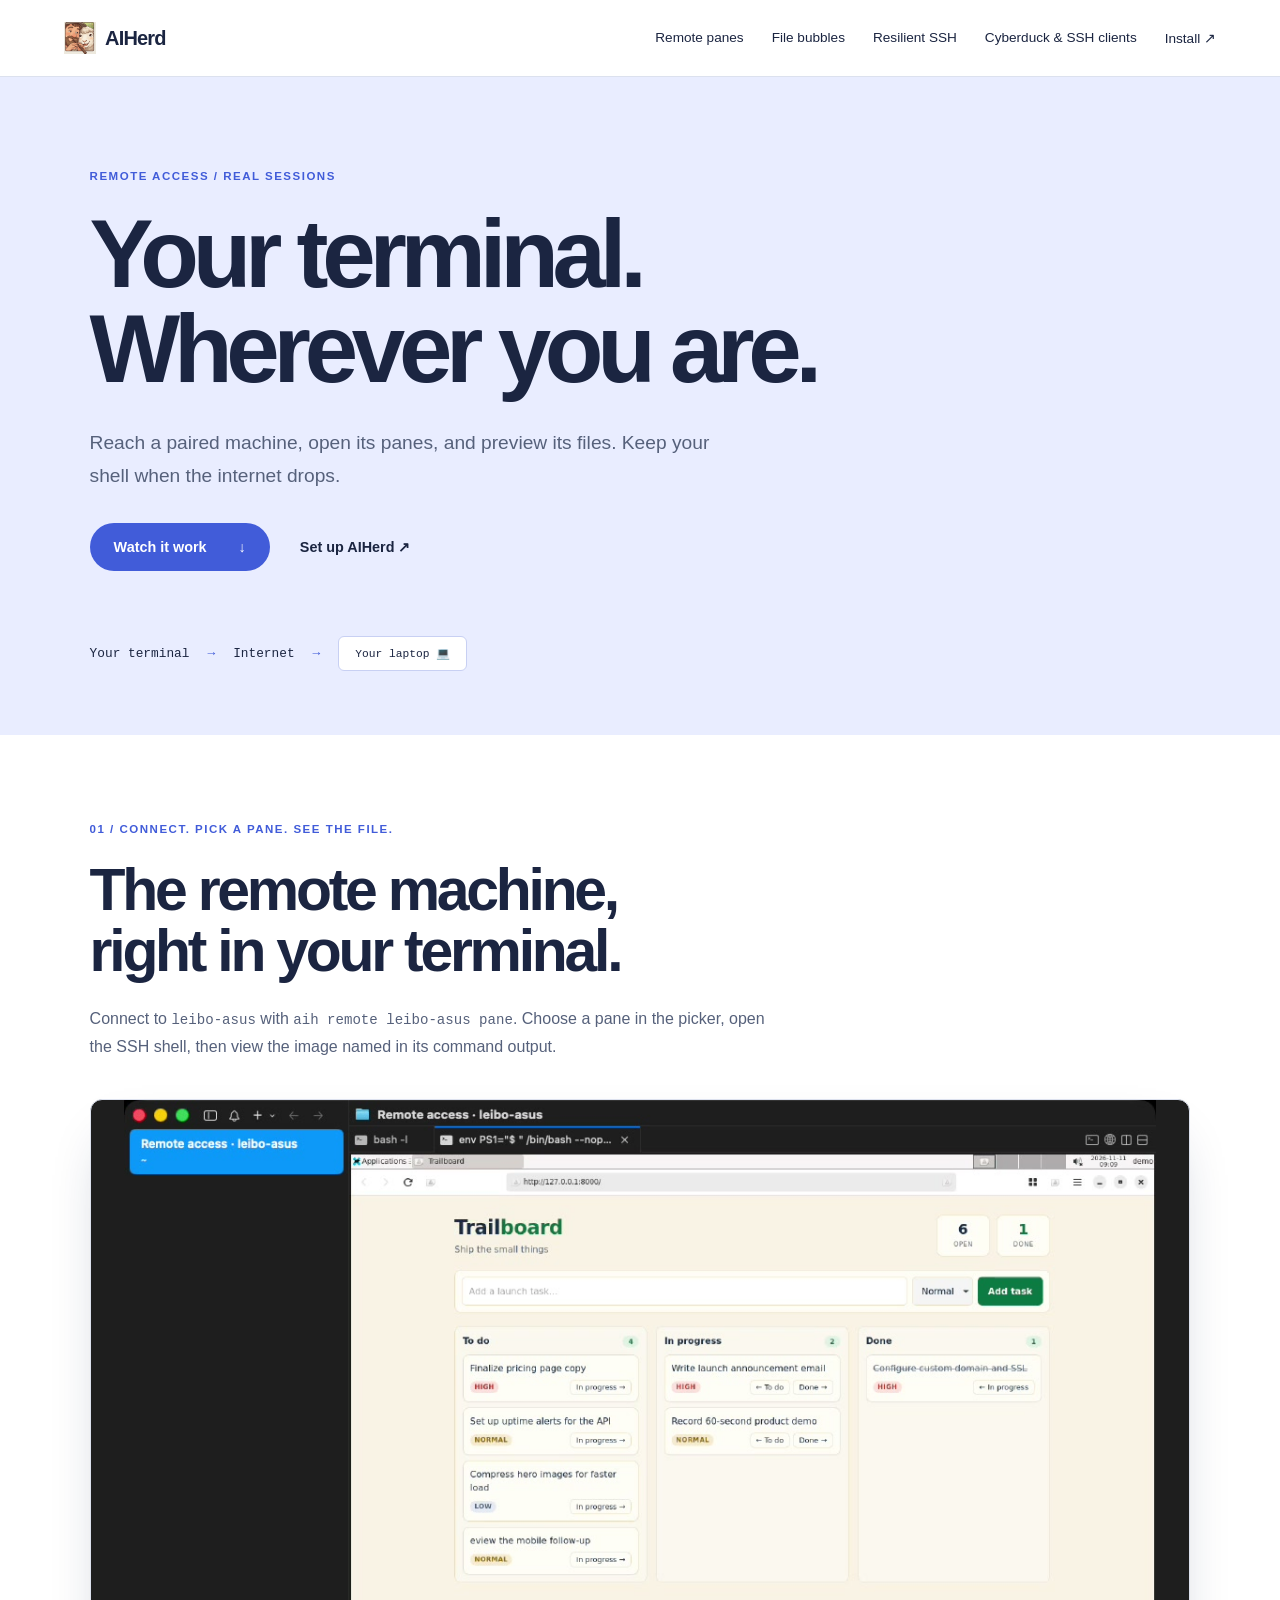
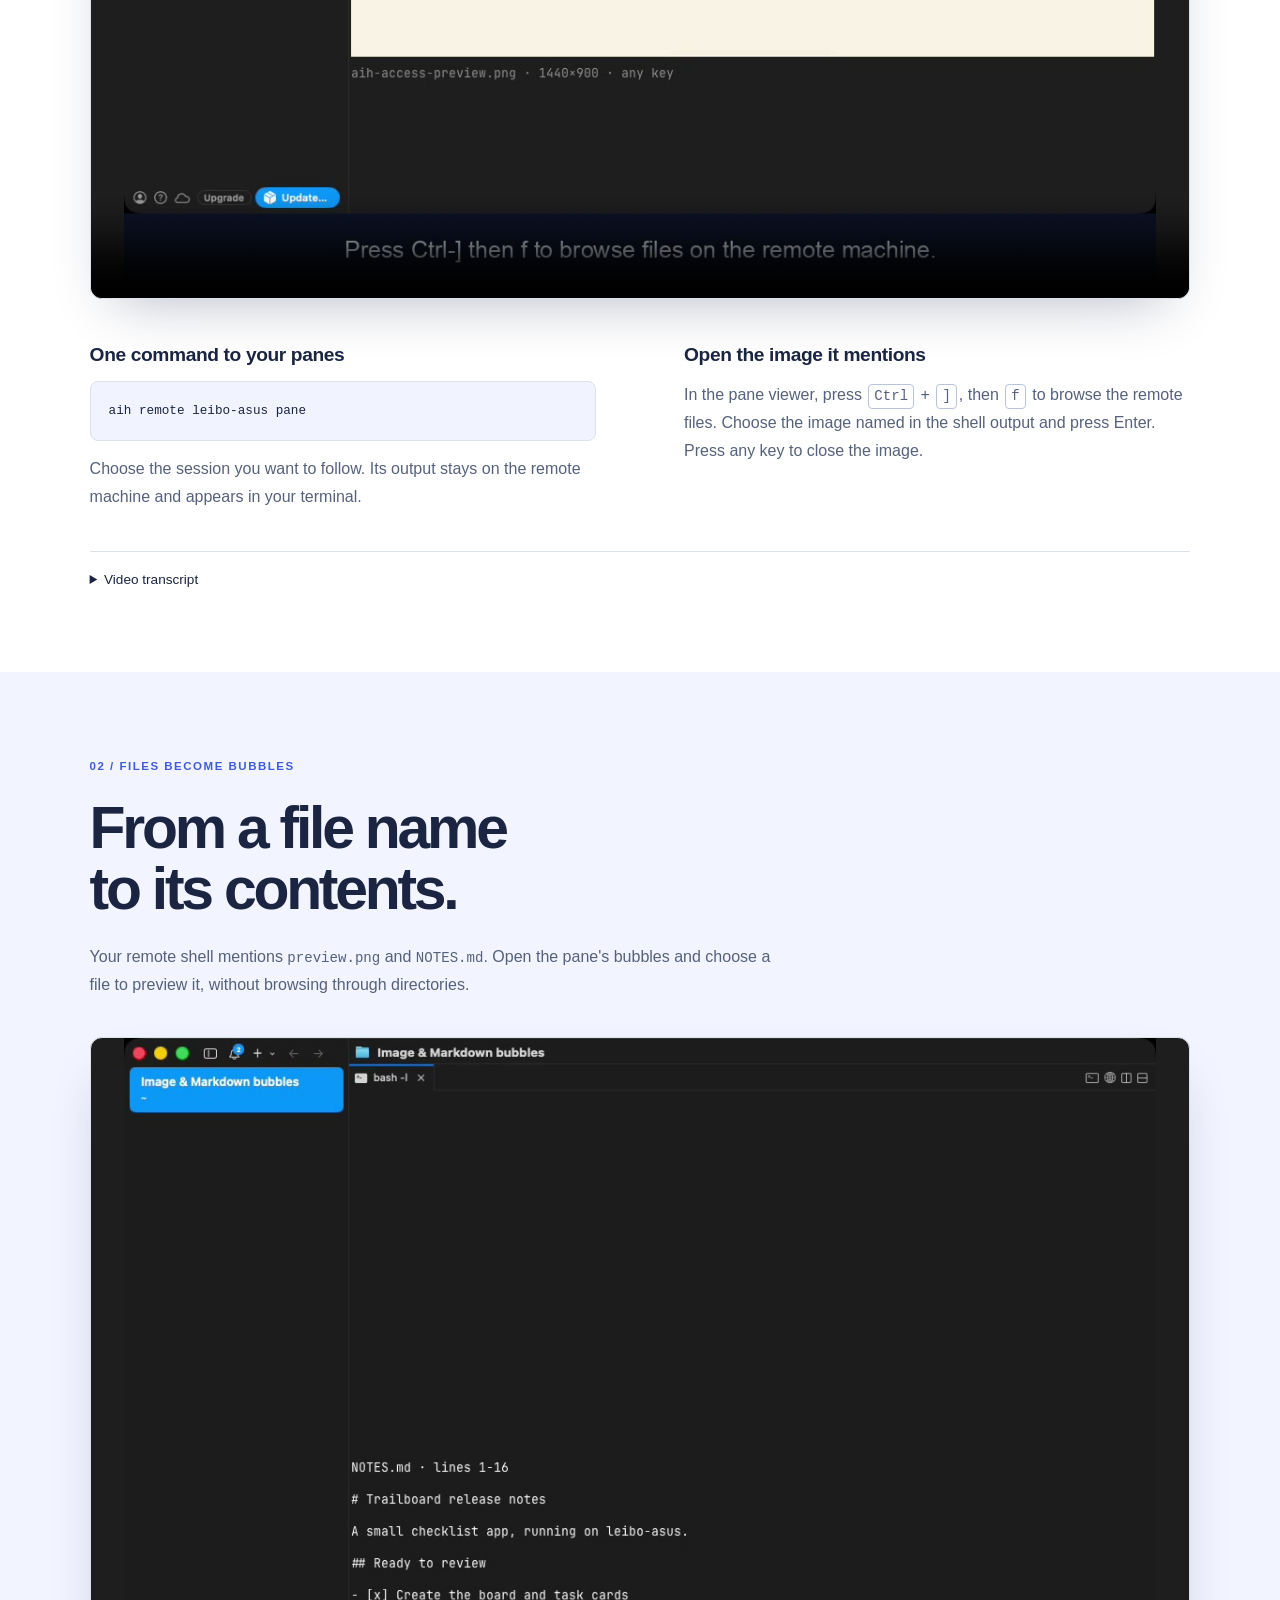
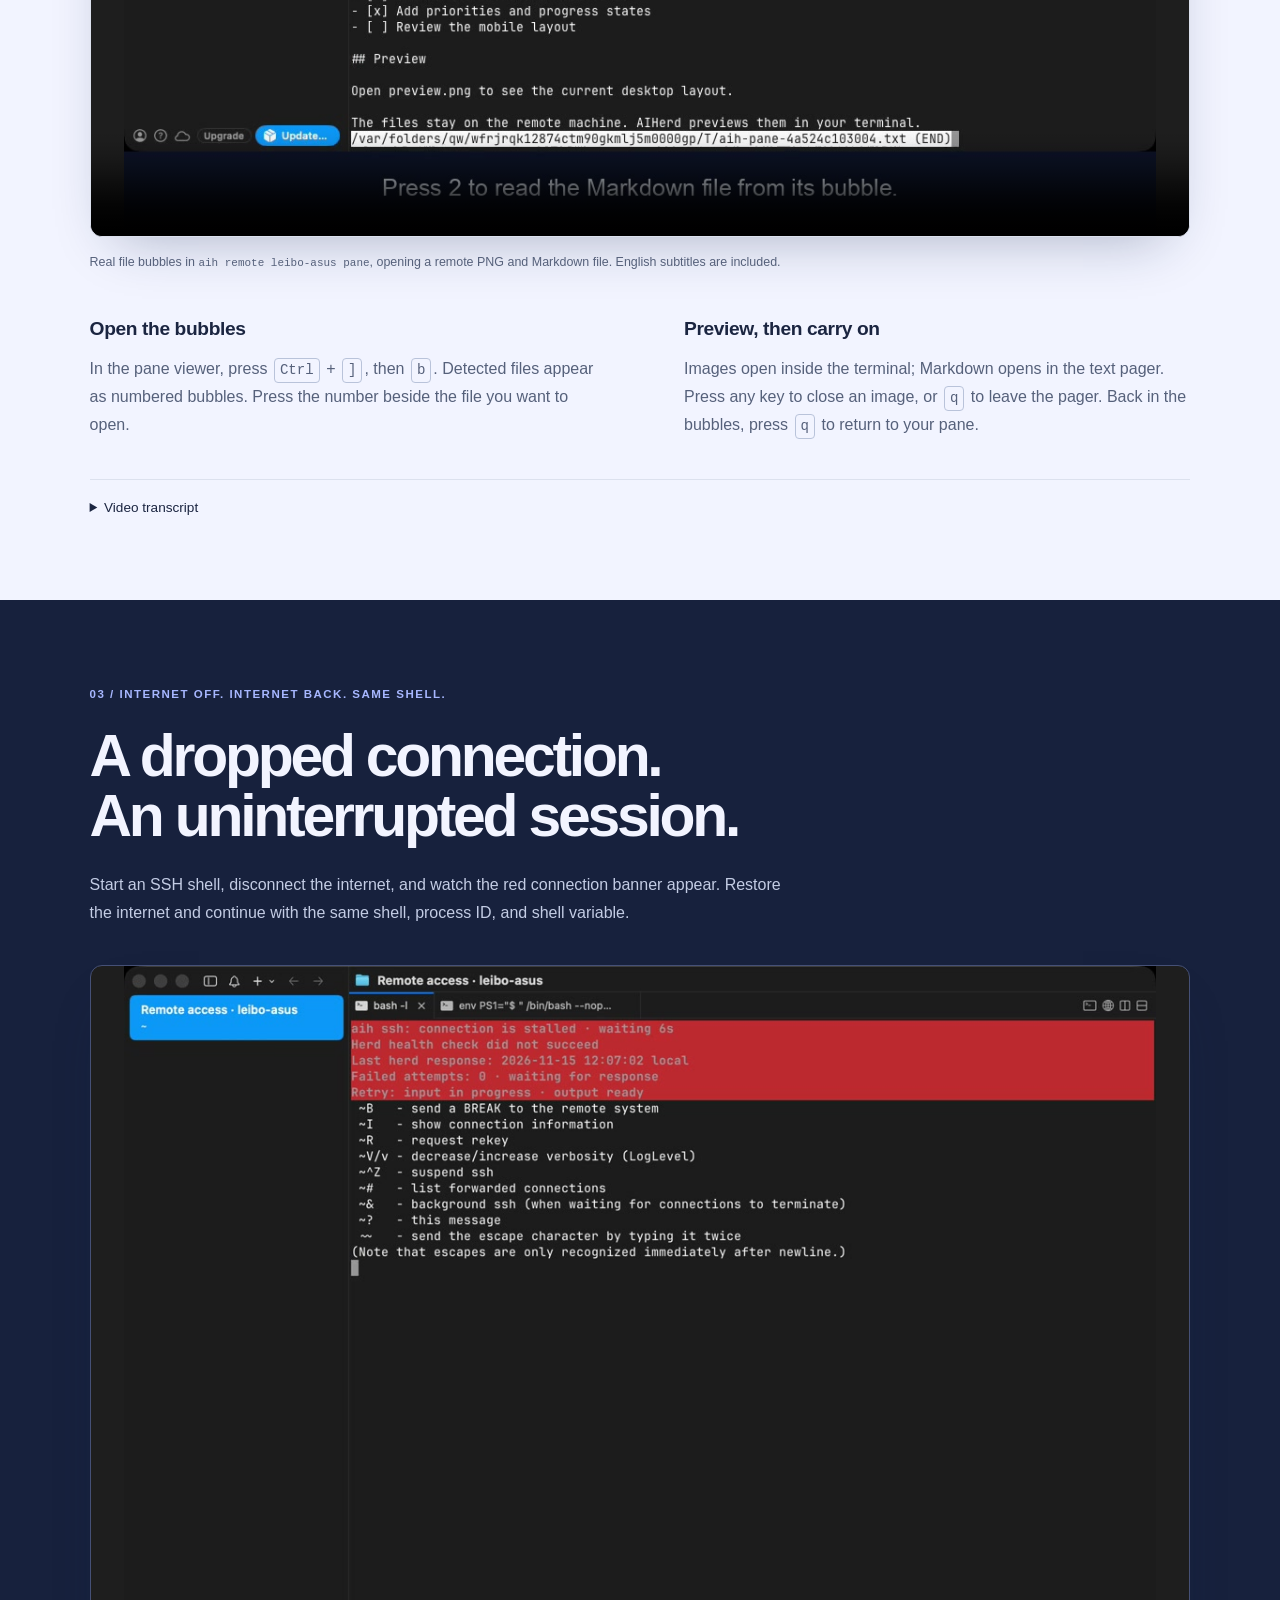
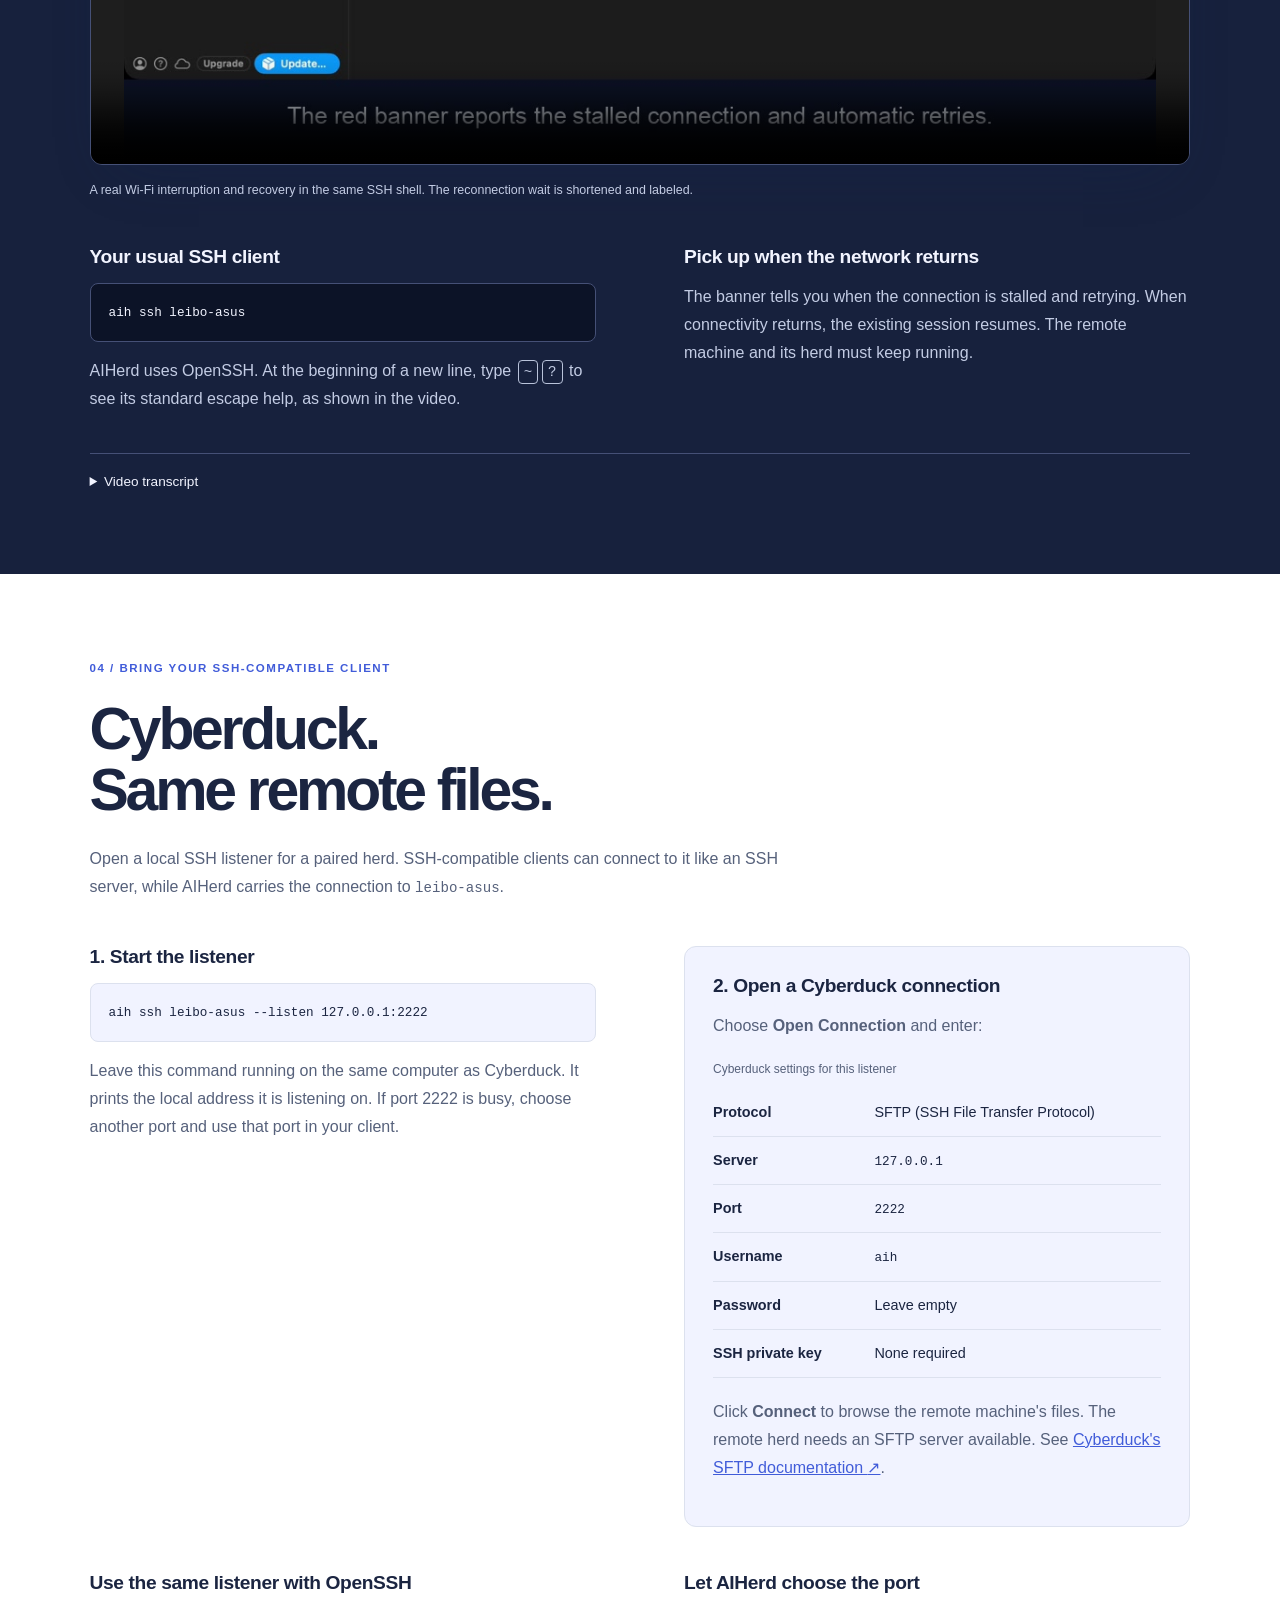
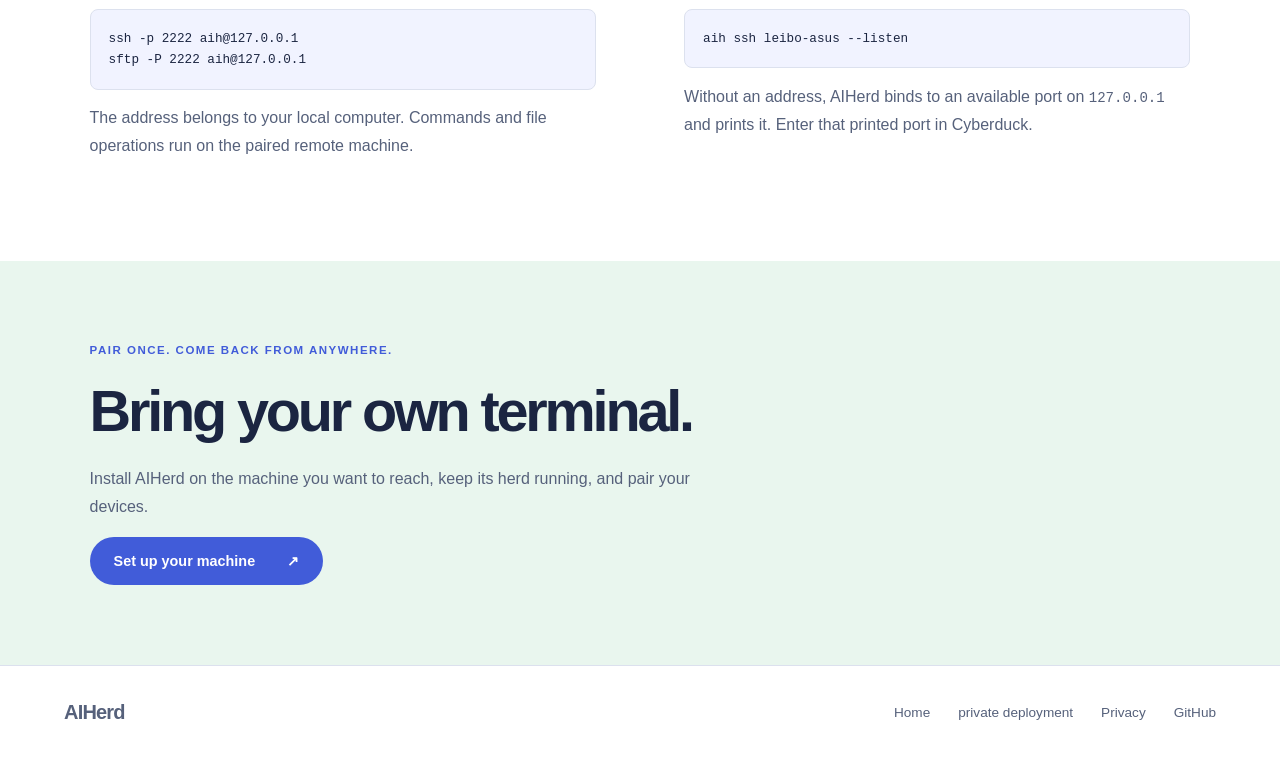
==== commit 2816b79f: "Add private deployment page and support contact" ====
--- a/access/index.html
+++ b/access/index.html
@@ -75,6 +75,6 @@
     </section>
     <section class="closing"><p class="eyebrow">Pair once. Come back from anywhere.</p><h2>Bring your own terminal.</h2><p>Install AIHerd on the machine you want to reach, keep its herd running, and pair your devices.</p><a class="button" href="/#install">Set up your machine <span aria-hidden="true">↗</span></a></section>
   </main>
-  <footer><a class="brand" href="/">AIHerd</a><div><a href="/">Home</a><a href="/privacy.html">Privacy</a><a href="https://github.com/aiherd-dev">GitHub</a></div></footer>
+  <footer><a class="brand" href="/">AIHerd</a><div><a href="/">Home</a><a href="/private">private deployment</a><a href="/privacy.html">Privacy</a><a href="https://github.com/aiherd-dev">GitHub</a></div></footer>
 </body>
 </html>
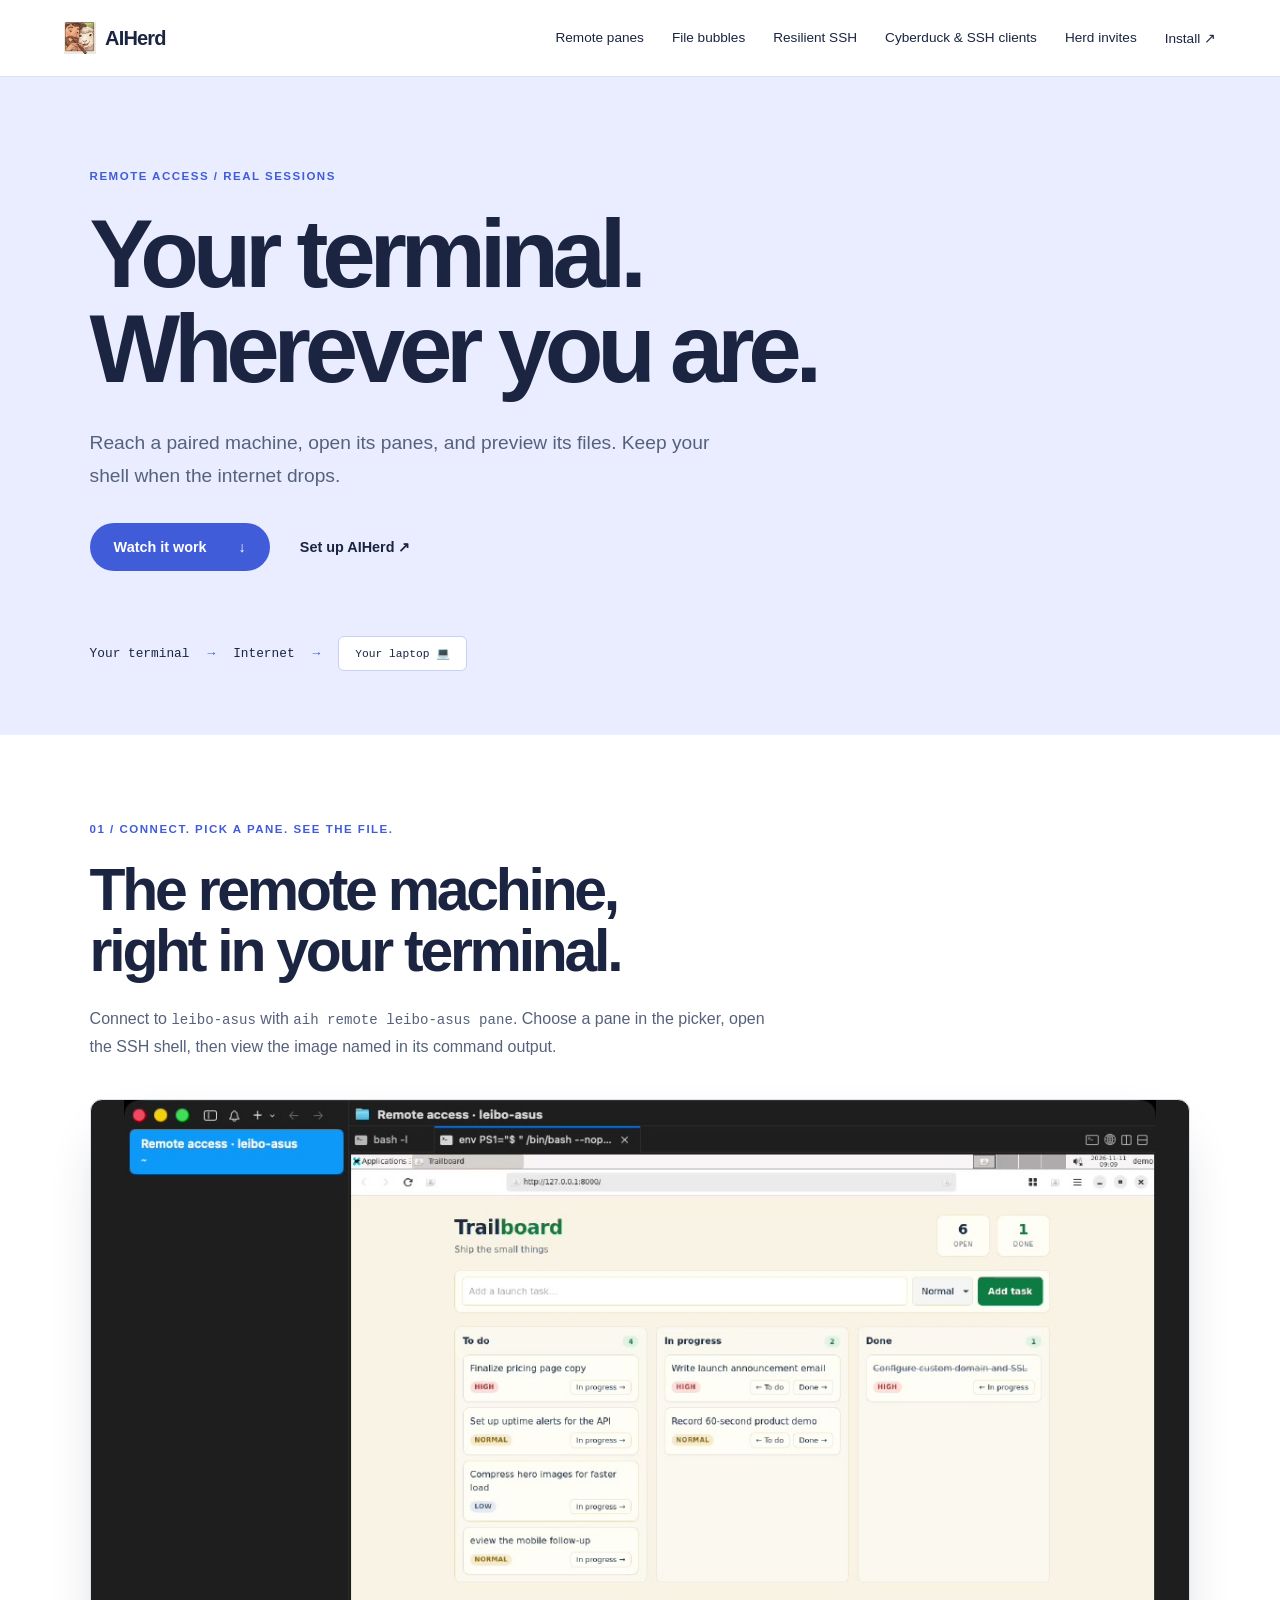
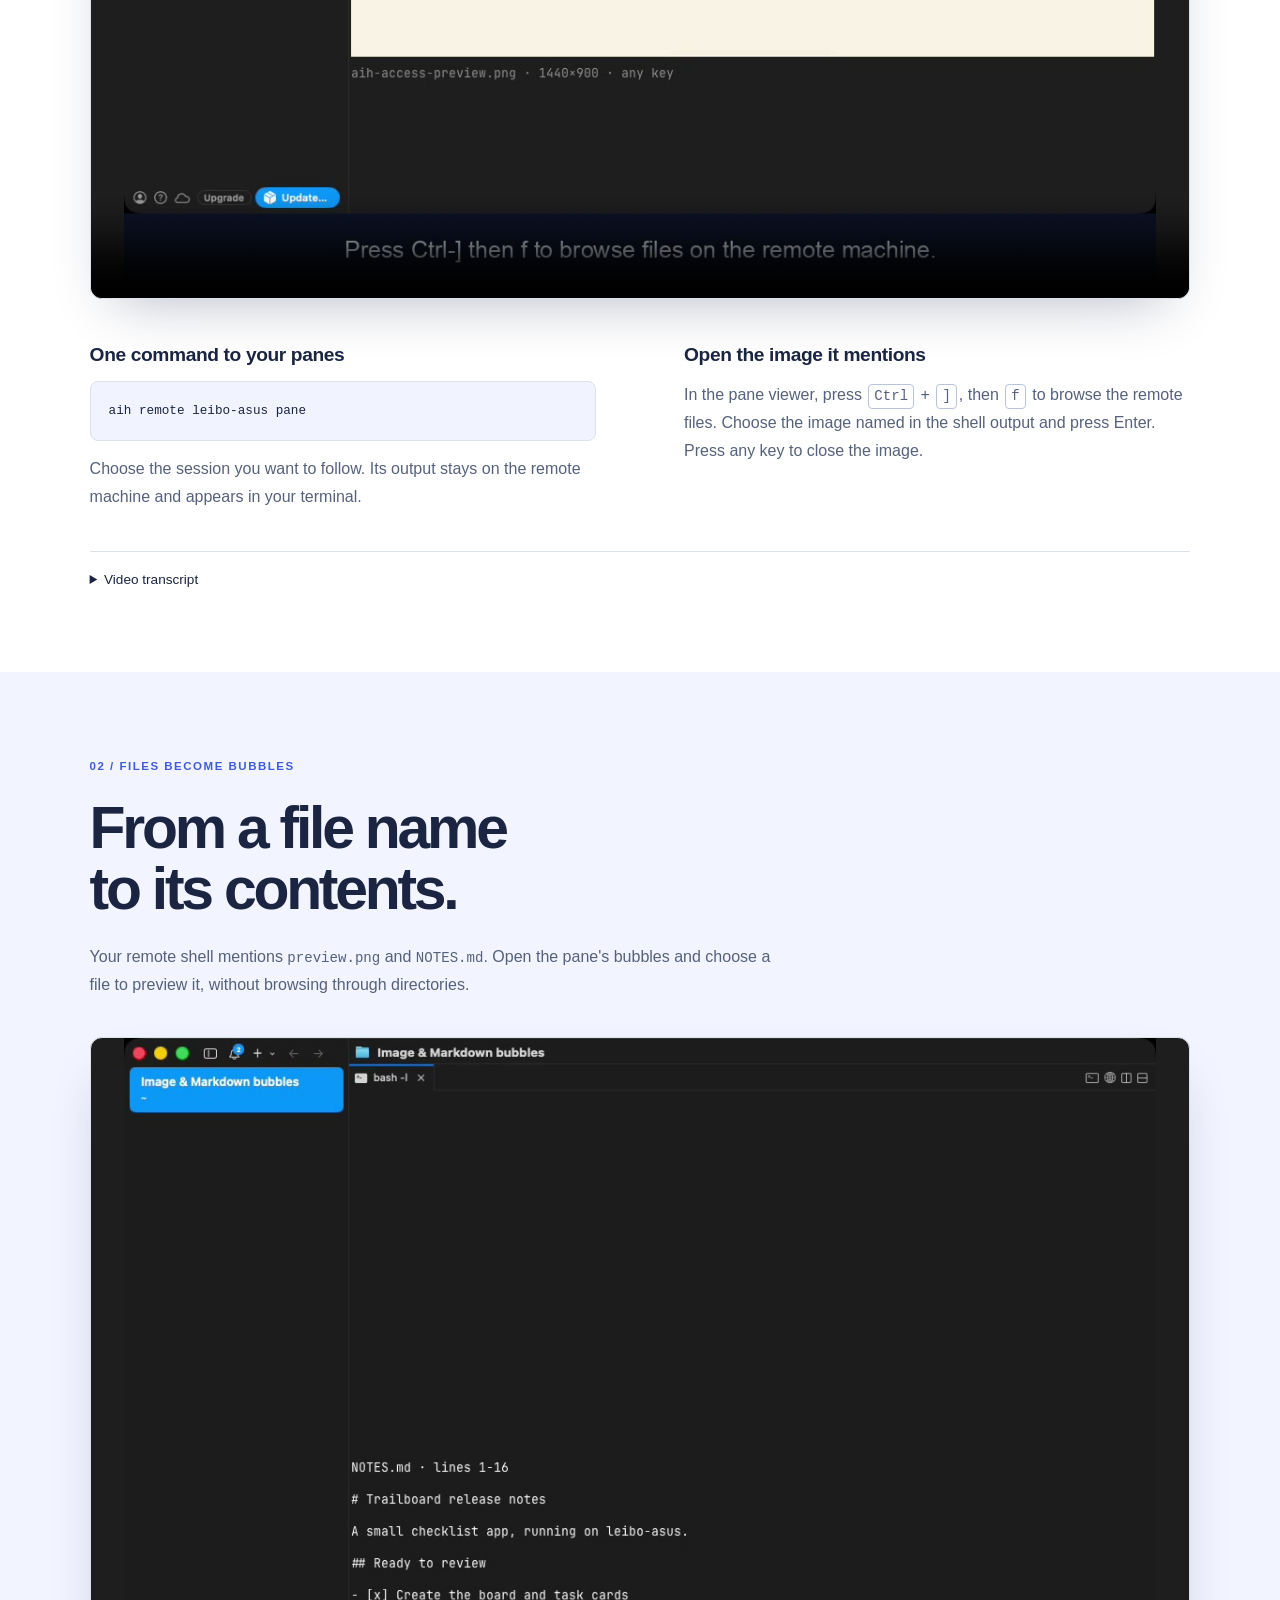
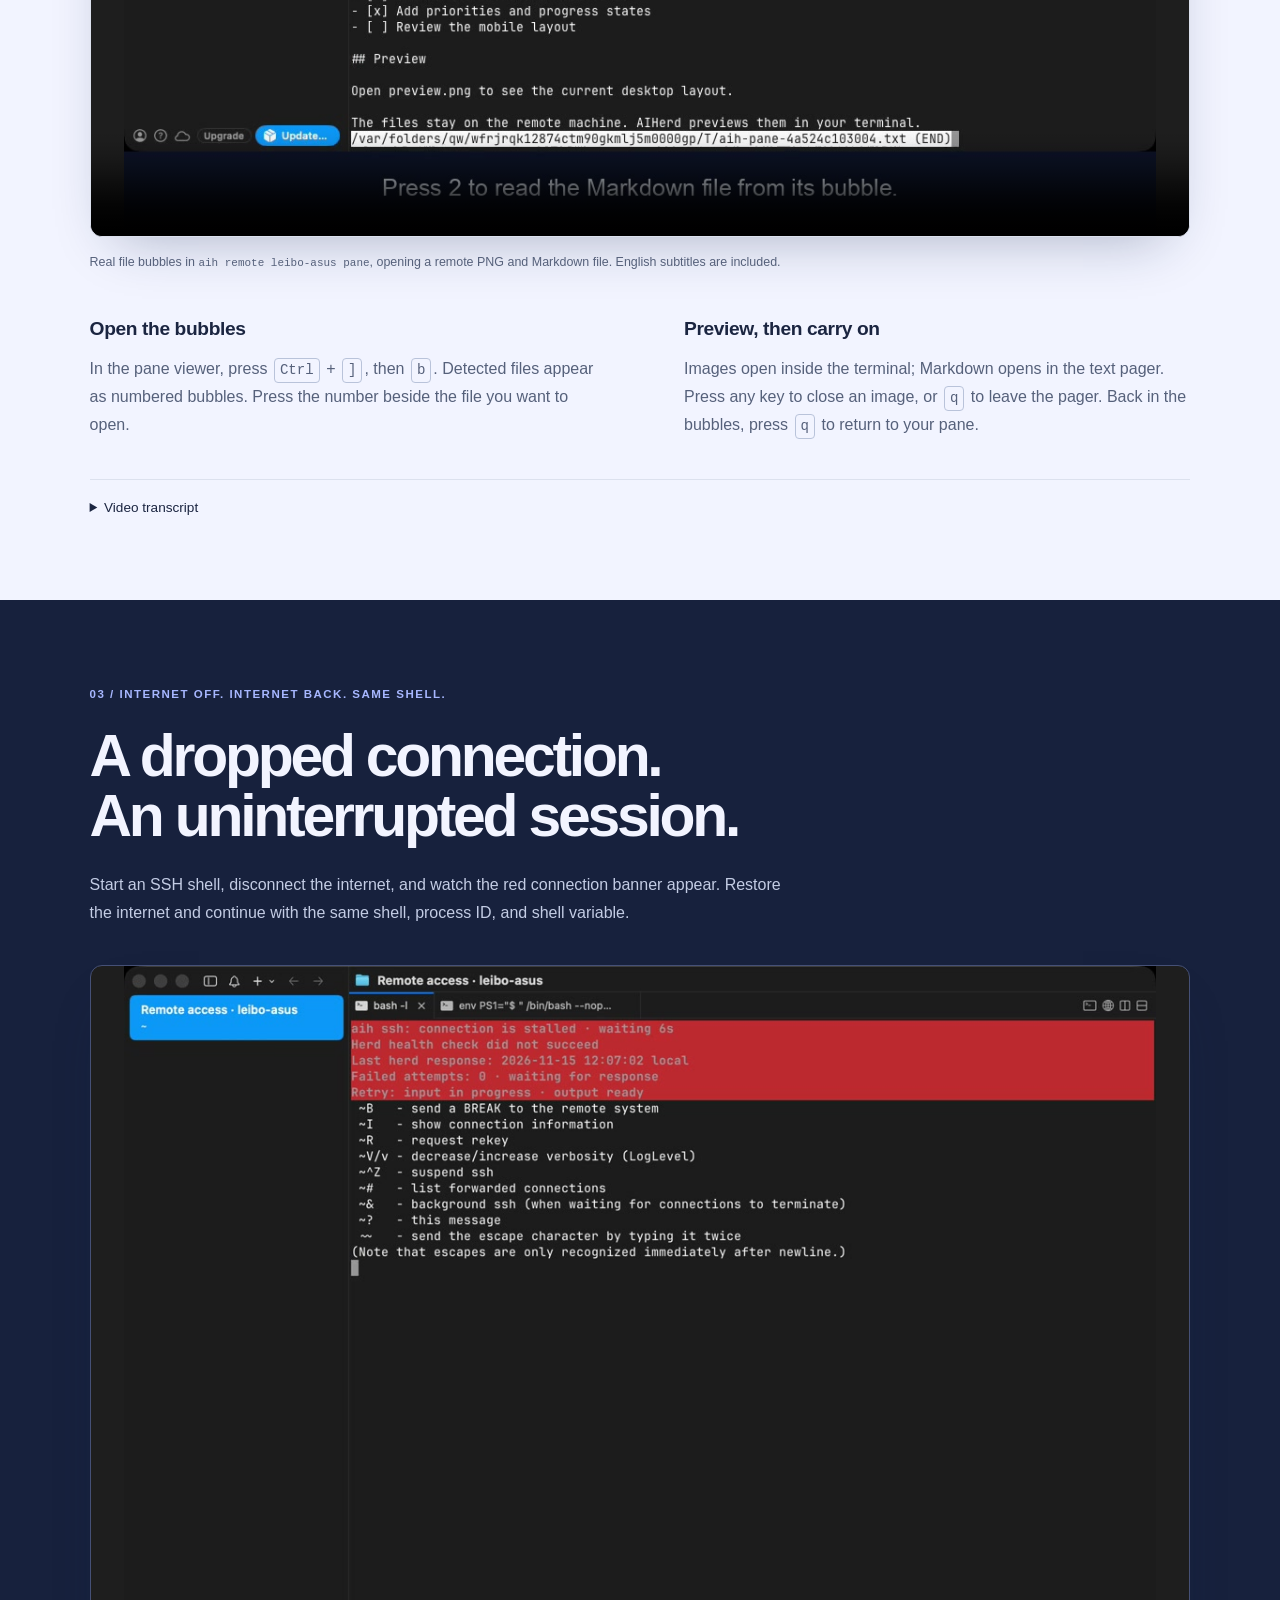
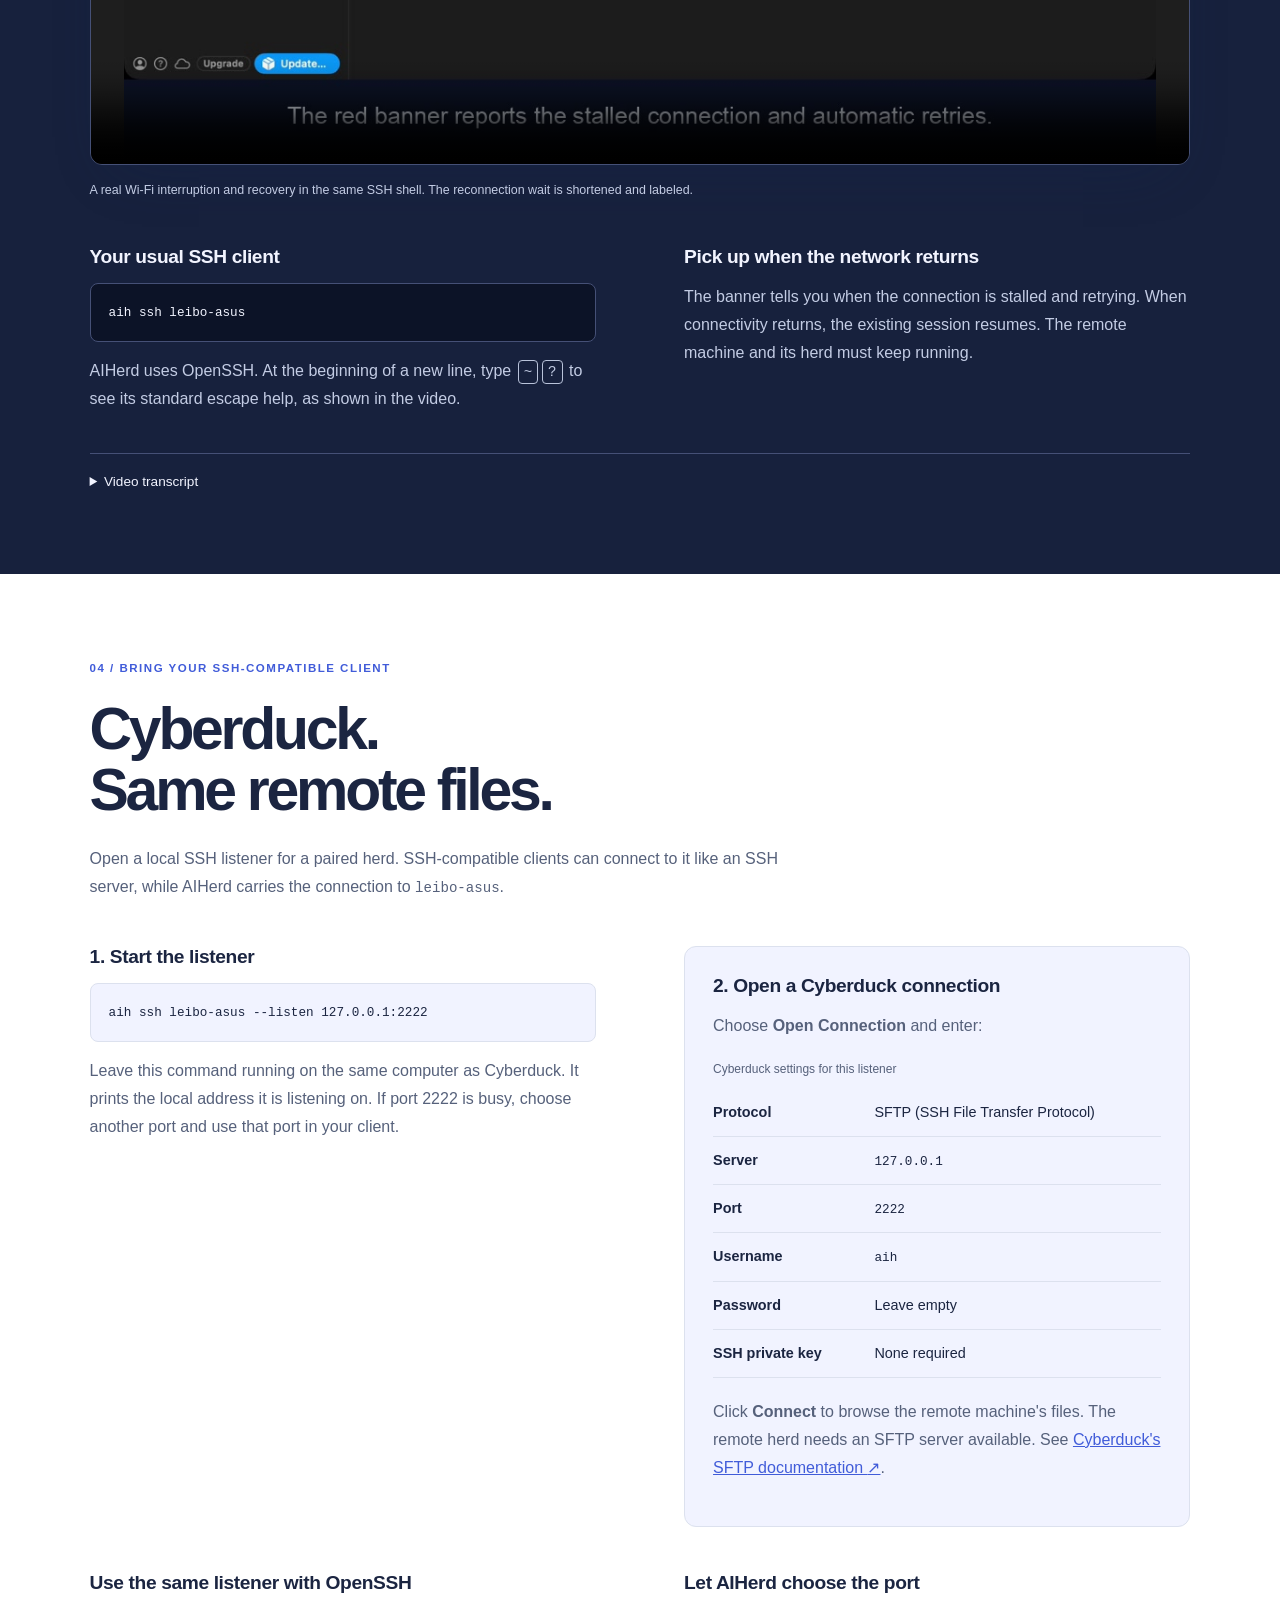
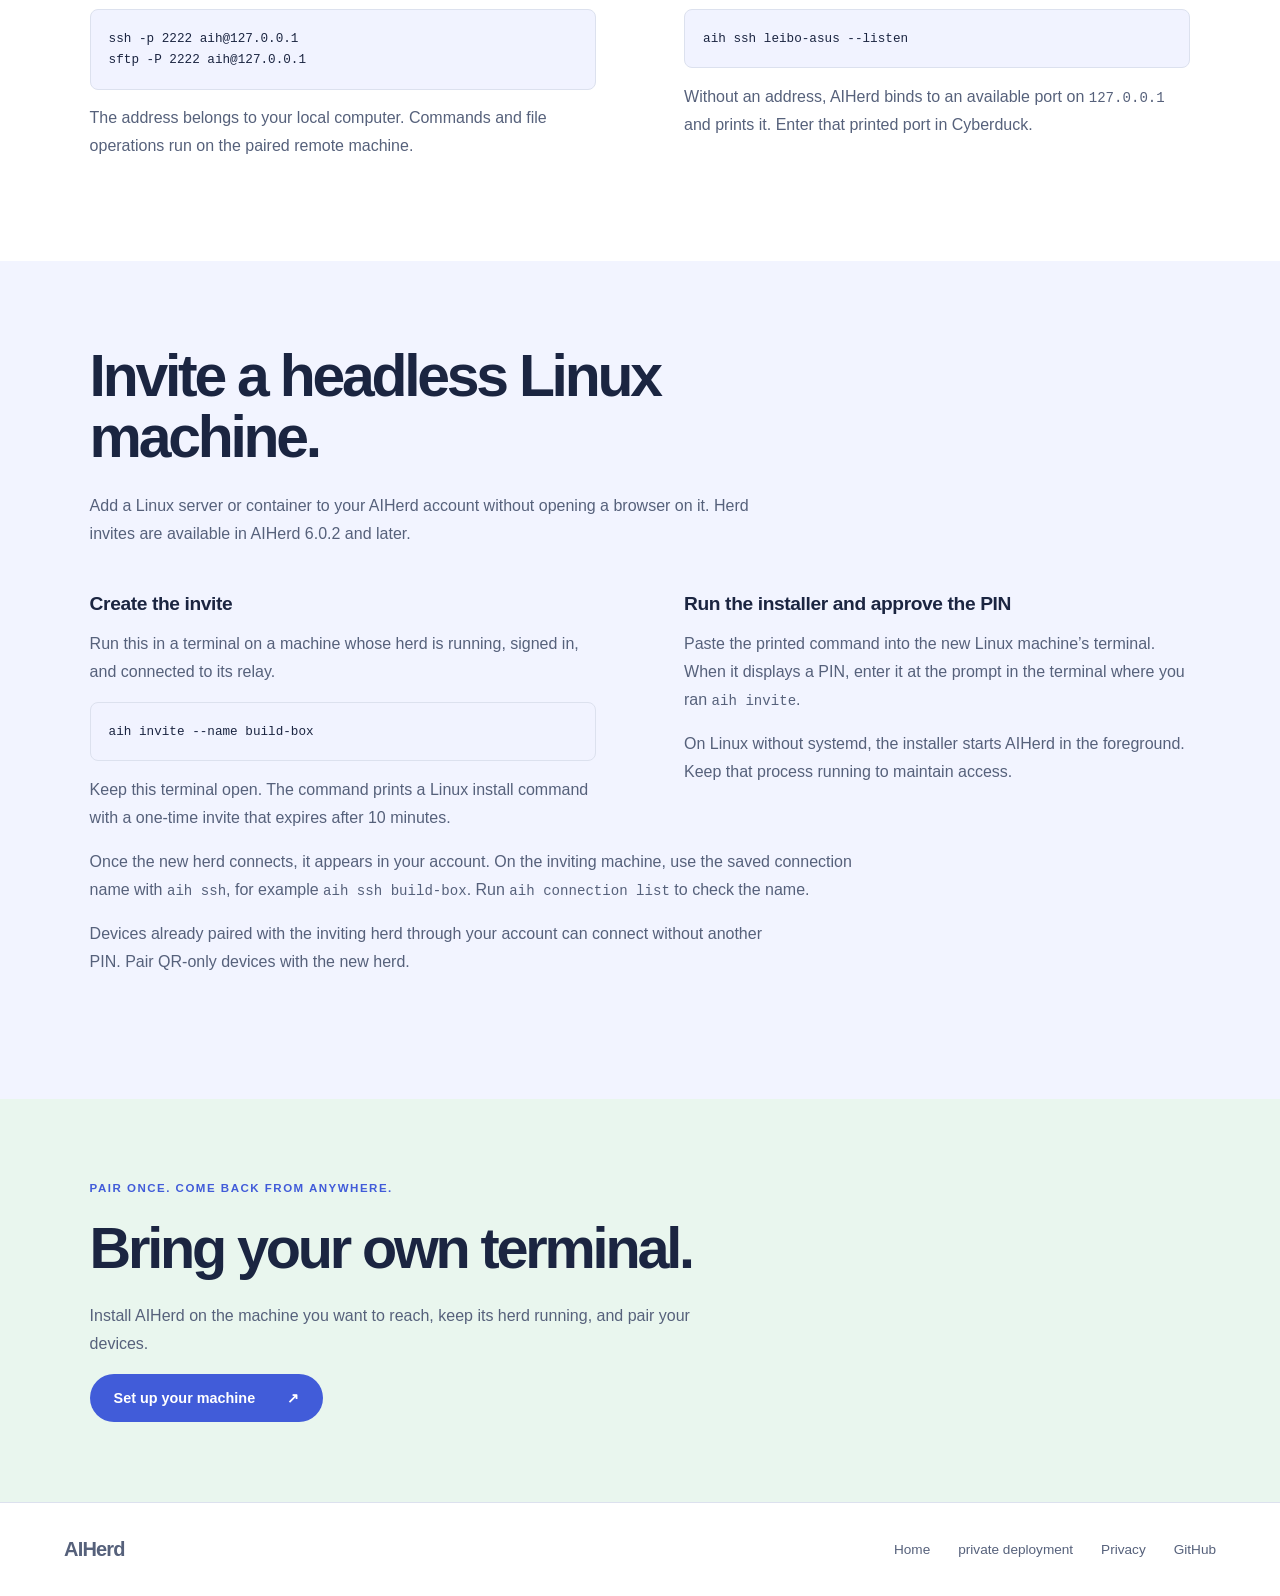
==== commit 98fe30de: "Document herd invites on the remote access page" ====
--- a/access/index.html
+++ b/access/index.html
@@ -4,7 +4,7 @@
   <meta charset="utf-8">
   <meta name="viewport" content="width=device-width, initial-scale=1">
   <title>Remote access — AIHerd</title>
-  <meta name="description" content="Watch AIHerd preview remote images and Markdown, keep an SSH session through an internet interruption, and connect SFTP clients such as Cyberduck through a local listener.">
+  <meta name="description" content="Add headless Linux machines to your AIHerd account, preview remote files, and keep SSH sessions through internet interruptions.">
   <link rel="icon" href="/favicon.ico" sizes="any">
   <link rel="stylesheet" href="/css/access.css?v=e57f92cca6dd">
 </head>
@@ -12,7 +12,7 @@
   <header>
     <nav aria-label="Main navigation">
       <a class="brand" href="/"><img src="/img/icon.png" width="32" height="32" alt="">AIHerd</a>
-      <div><a href="#pane">Remote panes</a><a href="#bubbles">File bubbles</a><a href="#ssh">Resilient SSH</a><a href="#clients">Cyberduck &amp; SSH clients</a><a href="/#install">Install <span aria-hidden="true">↗</span></a></div>
+      <div><a href="#pane">Remote panes</a><a href="#bubbles">File bubbles</a><a href="#ssh">Resilient SSH</a><a href="#clients">Cyberduck &amp; SSH clients</a><a href="#invite">Herd invites</a><a href="/#install">Install <span aria-hidden="true">↗</span></a></div>
     </nav>
   </header>
   <main>
@@ -73,6 +73,29 @@
       <div class="details-grid"><div><h3>Use the same listener with OpenSSH</h3><pre><code>ssh -p 2222 aih@127.0.0.1
 sftp -P 2222 aih@127.0.0.1</code></pre><p>The address belongs to your local computer. Commands and file operations run on the paired remote machine.</p></div><div><h3>Let AIHerd choose the port</h3><pre><code>aih ssh leibo-asus --listen</code></pre><p>Without an address, AIHerd binds to an available port on <code>127.0.0.1</code> and prints it. Enter that printed port in Cyberduck.</p></div></div>
     </section>
+    <section class="demo bubbles-demo" id="invite" aria-labelledby="invite-title">
+      <div class="section-intro">
+        <h2 id="invite-title">Invite a headless Linux machine.</h2>
+        <p>Add a Linux server or container to your AIHerd account without opening a browser on it. Herd invites are available in AIHerd 6.0.2 and later.</p>
+      </div>
+      <div class="details-grid">
+        <div>
+          <h3>Create the invite</h3>
+          <p>Run this in a terminal on a machine whose herd is running, signed in, and connected to its relay.</p>
+          <pre><code>aih invite --name build-box</code></pre>
+          <p>Keep this terminal open. The command prints a Linux install command with a one-time invite that expires after 10 minutes.</p>
+        </div>
+        <div>
+          <h3>Run the installer and approve the PIN</h3>
+          <p>Paste the printed command into the new Linux machine’s terminal. When it displays a PIN, enter it at the prompt in the terminal where you ran <code>aih invite</code>.</p>
+          <p>On Linux without systemd, the installer starts AIHerd in the foreground. Keep that process running to maintain access.</p>
+        </div>
+      </div>
+      <div class="section-intro">
+        <p>Once the new herd connects, it appears in your account. On the inviting machine, use the saved connection name with <code>aih ssh</code>, for example <code>aih ssh build-box</code>. Run <code>aih connection list</code> to check the name.</p>
+        <p>Devices already paired with the inviting herd through your account can connect without another PIN. Pair QR-only devices with the new herd.</p>
+      </div>
+    </section>
     <section class="closing"><p class="eyebrow">Pair once. Come back from anywhere.</p><h2>Bring your own terminal.</h2><p>Install AIHerd on the machine you want to reach, keep its herd running, and pair your devices.</p><a class="button" href="/#install">Set up your machine <span aria-hidden="true">↗</span></a></section>
   </main>
   <footer><a class="brand" href="/">AIHerd</a><div><a href="/">Home</a><a href="/private">private deployment</a><a href="/privacy.html">Privacy</a><a href="https://github.com/aiherd-dev">GitHub</a></div></footer>
